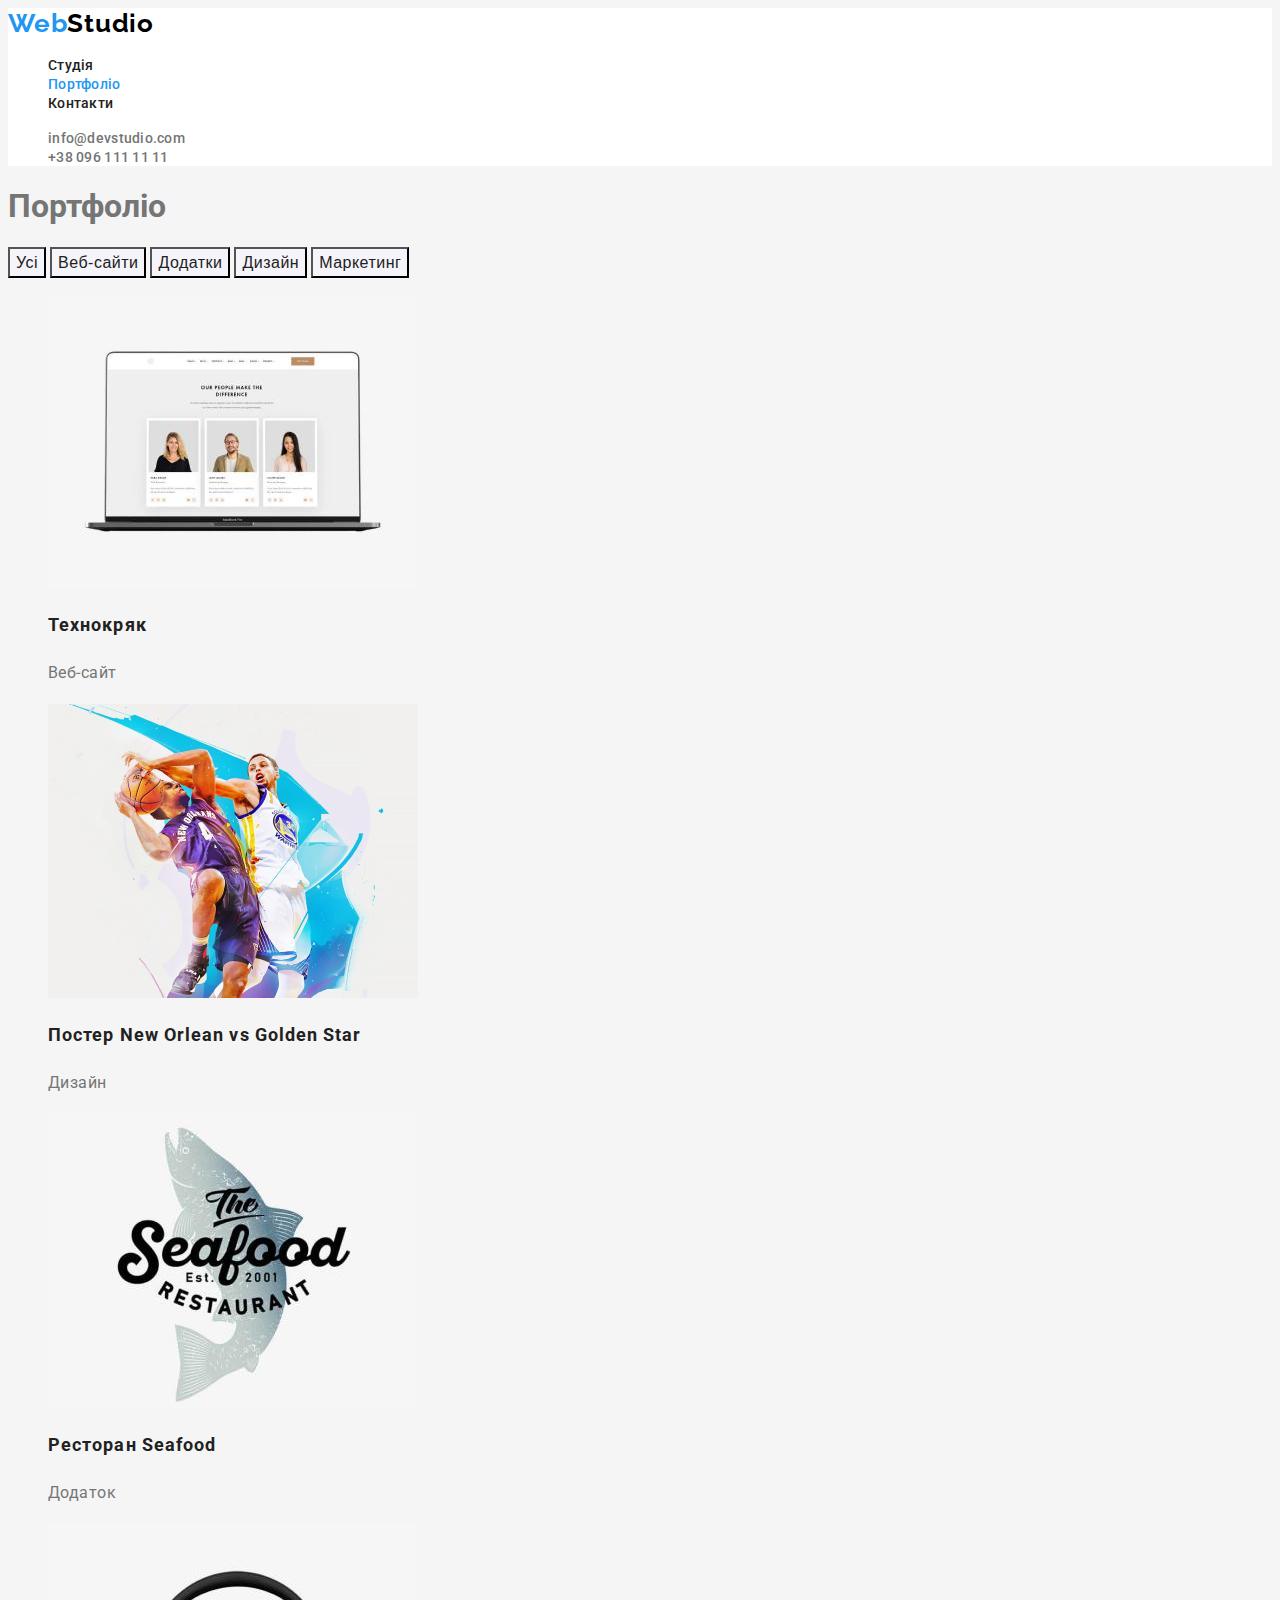
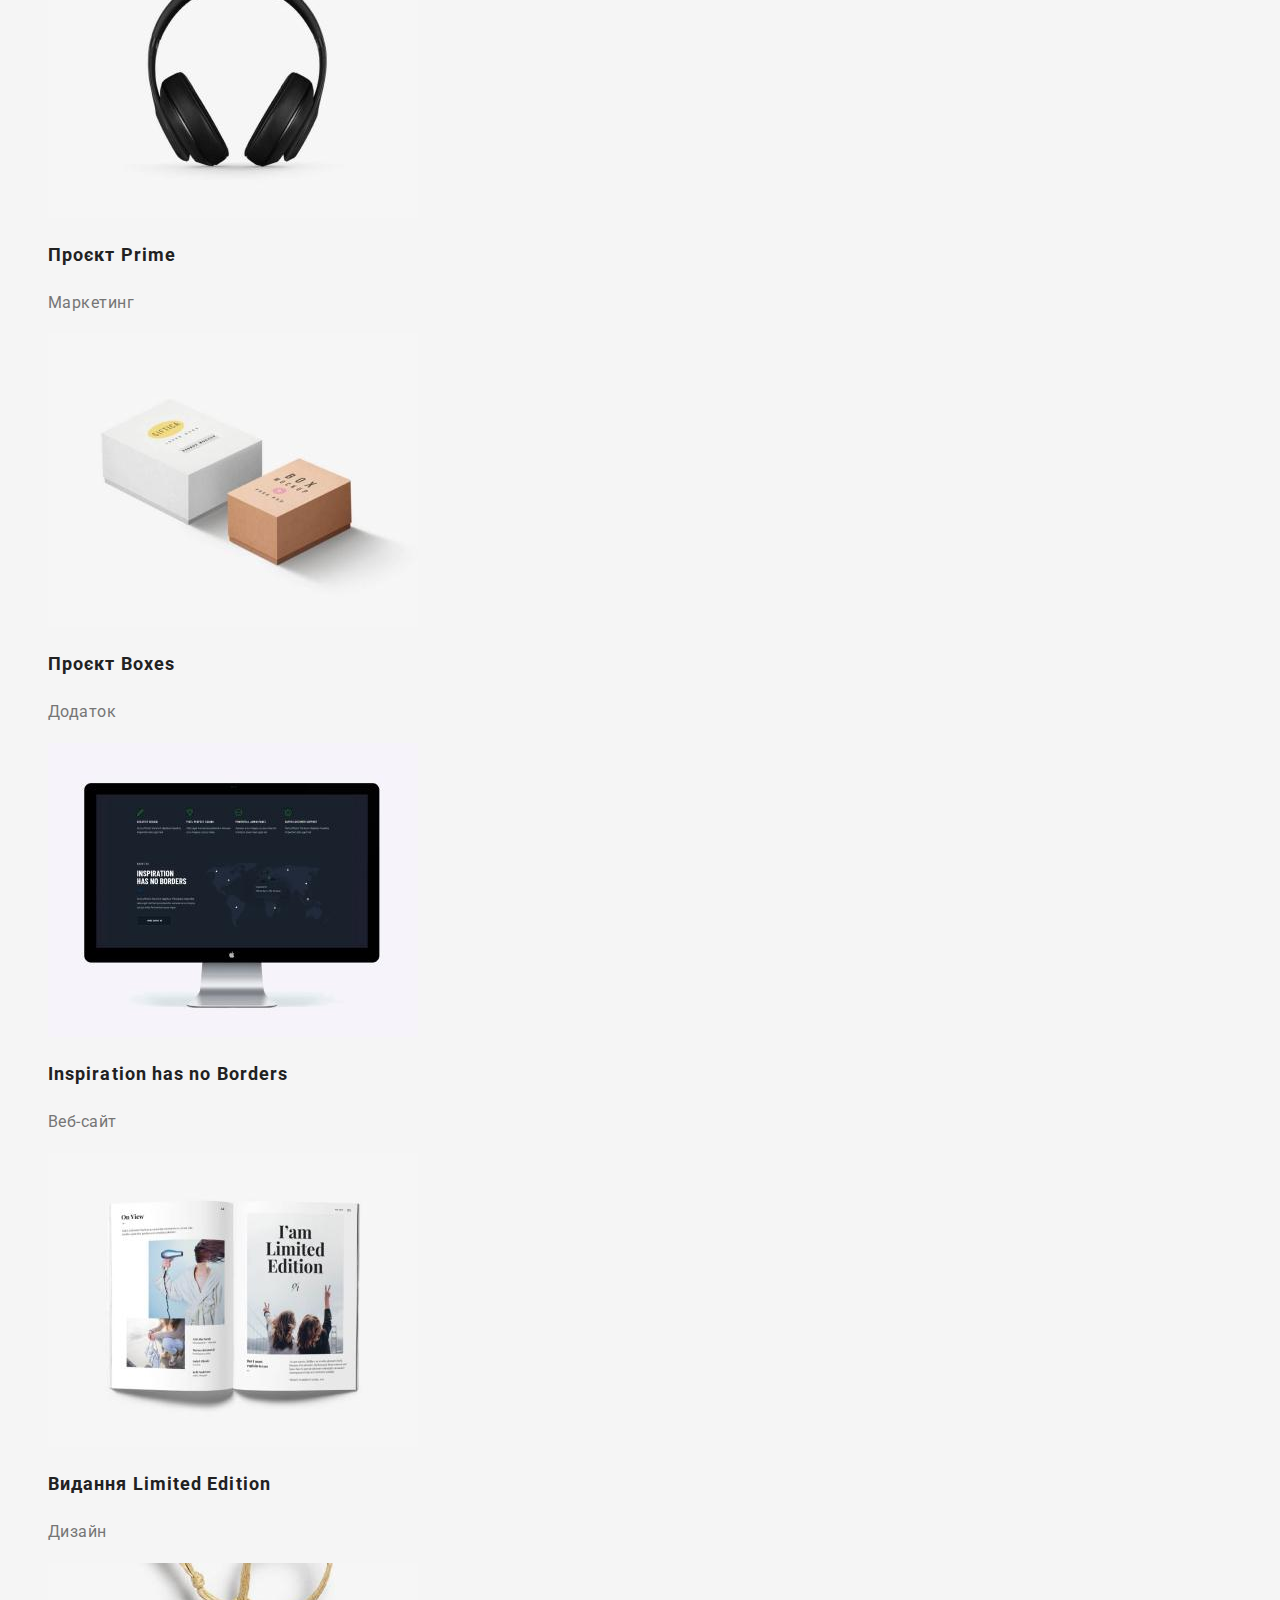
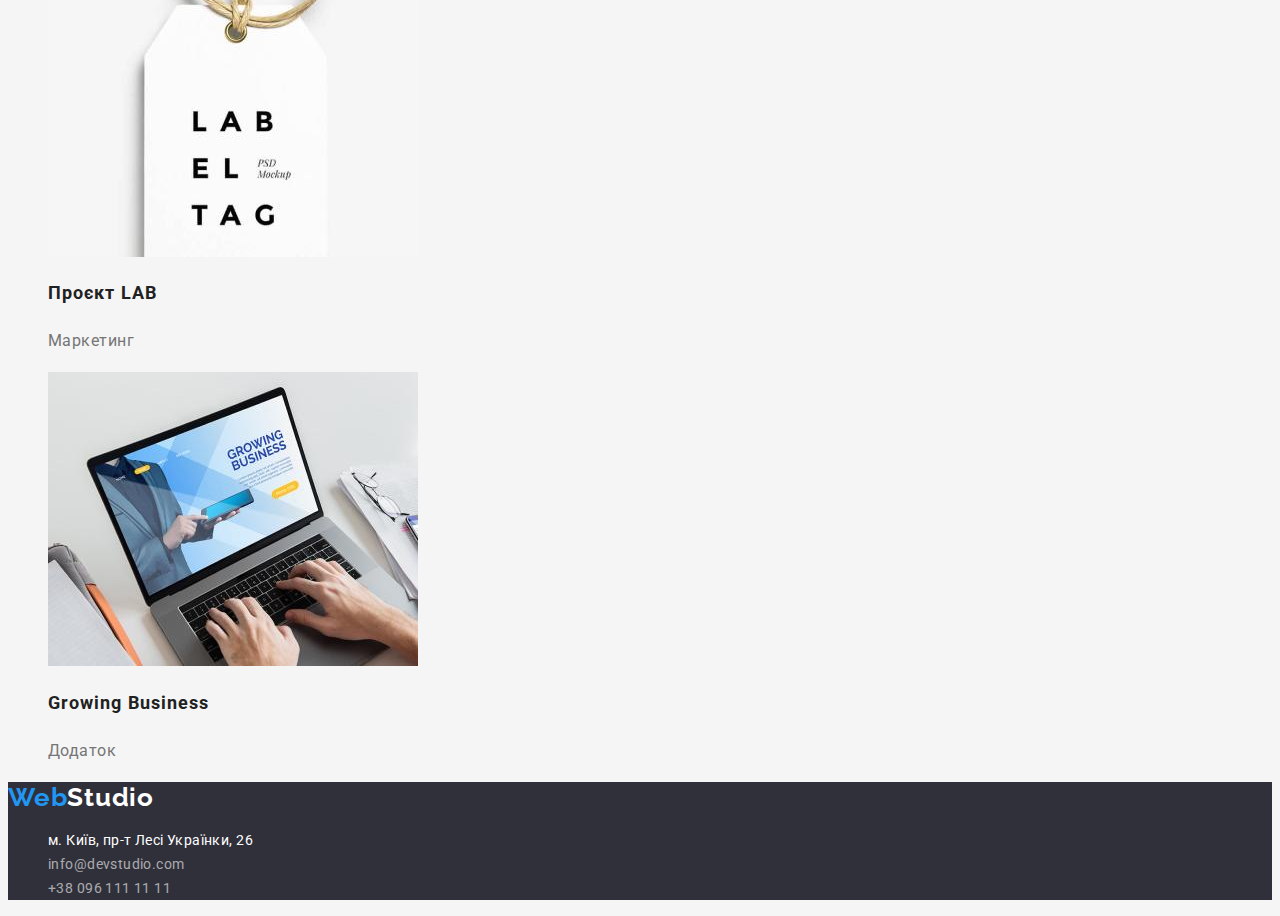
==== portfolio.html @ 6df1261b "Копія данних з репозитарію 2" ====
<!DOCTYPE html>
<html lang="uk">

<head>
    <meta charset="UTF-8">
    <meta http-equiv="X-UA-Compatible" content="IE=edge">
    <meta name="viewport" content="width=device-width, initial-scale=1.0">
    <title>Document</title>
    <link rel="preconnect" href="https://fonts.googleapis.com">
    <link rel="preconnect" href="https://fonts.gstatic.com" crossorigin>
    <link href="https://fonts.googleapis.com/css2?family=Raleway:wght@700&family=Roboto:wght@400;500;700;900&display=swap"
    rel="stylesheet">
    <link rel="stylesheet" href="./css/styles.css">
</head>

<body class="page">

<!-- Шапка сайту -->
<header class="header">
    <nav>
        <a href="./index.html" class="logo-header">
            <span class="accent">Web</span>Studio
        </a>

        <ul class="site-nav">
            <li><a href="./index.html" class="link">Студія</a></li>
            <li><a href="./portfolio.html" class="link current">Портфоліо</a></li>
            <li><a href="" class="link">Контакти</a></li>
        </ul>
    </nav>

    <ul class="contacts">
        <li><a href="mailto:info@devstudio.com" class="link">info@devstudio.com</a></li>
        <li><a href="tel:+380961111111" class="link">+38 096 111 11 11</a></li>
    </ul>
</header>

<main>
    <section class="portfolio">
        <h1>Портфоліо</h1>
        <div>
        <button class="button secondary" type="button">Усі</button>
        <button class="button secondary" type="button">Веб-сайти</button>
        <button class="button secondary" type="button">Додатки</button>
        <button class="button secondary" type="button">Дизайн</button>
        <button class="button secondary" type="button">Маркетинг</button>
        </div>

        <ul class="portfolio-list">
            <li><a href="" class="link"><img src="./images/Techno.jpg" alt="сторінка сайту" width="370" height="294">
            <h2 class="title">Технокряк</h2>
            <p class="text">Веб-сайт</p></a>
            </li>

            <li><a href="" class="link"><img src="./images/NewOrlean.jpg" alt="постер баскетбол" width="370" height="294">
            <h2 class="title">Постер New Orlean vs Golden Star</h2>
            <p class="text">Дизайн</p></a>
            </li>

            <li><a href="" class="link"><img src="./images/Seafood.jpg" alt="емблема ресторану" width="370" height="294">
            <h2 class="title">Ресторан Seafood</h2>
            <p class="text">Додаток</p></a>
            </li>

            <li><a href="" class="link"><img src="./images/Prime.jpg" alt="навушники" width="370" height="294">
            <h2 class="title">Проєкт Prime</h2>
            <p class="text">Маркетинг</p></a>
            </li>

            <li><a href="" class="link"><img src="./images/Box.jpg" alt="коробки" width="370" height="294">
            <h2 class="title">Проєкт Boxes</h2>
            <p class="text">Додаток</p></a>
            </li>

            <li><a href="" class="link"><img src="./images/Inspiration.jpg" alt="сторінка сайту" width="370" height="294">
            <h2 class="title">Inspiration has no Borders</h2>
            <p class="text">Веб-сайт</p></a>
            </li>

            <li><a href="" class="link"><img src="./images/Magazine.jpg" alt="журнал" width="370" height="294">
            <h2 class="title">Видання Limited Edition</h2>
            <p class="text">Дизайн</p></a>
            </li>

            <li><a href="" class="link"><img src="./images/Lab.jpg" alt="бірка" width="370" height="294">
            <h2 class="title">Проєкт LAB</h2>
            <p class="text">Маркетинг</p></a>
            </li>

            <li><a href="" class="link"><img src="./images/Growing.jpg" alt="ноутбук з заставкою" width="370" height="294">
            <h2 class="title">Growing Business</h2>
            <p class="text">Додаток</p></a>
            </li>
        </ul>
    </section>
</main>

<!-- Підвал сайту -->
<footer class="footer">
    <a href="./index.html" class="logo-footer">
        <span class="accent">Web</span>Studio
    </a>

    <address>
        <ul class="adress">
            <li><a href="https://www.google.com/maps/place/%D0%B1%D1%83%D0%BB.+%D0%9B%D0%B5%D1%81%D0%B8+%D0%A3%D0%BA%D1%80%D0%B0%D0%B8%D0%BD%D0%BA%D0%B8,+26%D0%90,+%D0%9A%D0%B8%D0%B5%D0%B2,+01133/@50.4262337,30.5349433,17z/data=!3m1!4b1!4m9!1m2!2m1!1z0LvQtdGB0ZYg0YPQutGA0LDRl9C90LrQuCAyNtCw!3m5!1s0x40d4cf0dffc8e253:0x58b3c0e9afaccb7c!8m2!3d50.4262304!4d30.5391705!15sCh7Qu9C10YHRliDRg9C60YDQsNGX0L3QutC4IDI20LCSARBnZW9jb2RlZF9hZGRyZXNz"
                    class="link" target="_blank" rel="noopener noreferrer">м. Київ, пр-т Лесі Українки, 26</a> </li>
            <li><a href="mailto:info@devstudio.com" class="link"><span class="accent">info@devstudio.com</span></a>
            </li>
            <li><a href="tel:+380961111111" class="link"><span class="accent">+38 096 111 11 11</span></a> </li>
        </ul>
    </address>
</footer>
</body>

</html>
---- css/styles.css ----
:root{
    --primary-text-color:#757575;
    --accent-color:#2196F3;
    --secondary-text-color:#212121;
    --primary-white-color:#FFFFFF;
    --primary-bg-color:#F5F5F5;
}


ul{
    list-style: none;
}


.page{
    color:var(--primary-text-color);
    background-color:var(--primary-bg-color);

    font-family: Roboto, sans-serif;
}

/* header */

.header{
    background-color: var(--primary-white-color);
}

/* logo */

.logo-header{
    color: #000000;
    font-family: Raleway, sans-serif;
    font-weight: 700;
    font-size: 26px;
    line-height: 1.19;
    letter-spacing: 0.03em;
    text-decoration: none;
}

.logo-footer{
    color: #FFFFFF;
    font-family: Raleway, sans-serif;
    font-weight: 700;
    font-size: 26px;
    line-height: 1.19;
    letter-spacing: 0.03em;
    text-decoration: none;
}

.logo-header .accent,
.logo-footer .accent{
    color: var(--accent-color);
}

/* site-nav */

.site-nav .link{
    color: var(--secondary-text-color);
    font-weight: 500;
    font-size: 14px;
    line-height: 1.14;
    letter-spacing: 0.02em;
    text-decoration: none;
}

.site-nav .link:hover, .site-nav .link:focus{
    color: var(--accent-color);
}

.site-nav .link.current{
    color: var(--accent-color);
}

/* contacts*/

.contacts .link{
    color: var(--primary-text-color);
    font-weight: 500;
    font-size: 14px;
    line-height: 1.14;
    letter-spacing: 0.02em;
    text-decoration: none;
}

.contacts .link:hover, .contacts .link:focus{
    color: var(--accent-color);
}
/* hero */

.hero{
    background-color:#2F303A;
}
.hero-title{
    color:var(--primary-white-color);
    font-weight: 900;
    font-size: 44px;
    line-height: 1.36;
    text-align: center;
    letter-spacing: 0.06em;
    text-transform: uppercase;
}

/* button */
/* button portfolio */

.button{
color: var(--primary-white-color);
background-color: var(--accent-color);
cursor: pointer;
}

.button.primary{
font-weight: 700;
font-size: 16px;
line-height: 1.8;
display: flex;
align-items: center;
text-align: center;
letter-spacing: 0.06em;
}

.button.secondary {
color: var(--secondary-text-color);
background-color: #F5F4FA;
font-weight: 500;
font-size: 16px;
line-height: 1.6;
text-align: center;
letter-spacing: 0.03em;
}

.button.secondary:hover, .button.secondary:focus{
    background-color: var(--accent-color);
    color: var(--primary-white-color);
}


/* feature */
.feature-list .title{
    color:var(--secondary-text-color);
    font-weight: 700;
    font-size: 14px;
    line-height: 1.14;
    letter-spacing: 0.03em;
    text-transform: uppercase;
}

.feature-list .text{
    font-size: 14px;
    line-height: 1.7;
    letter-spacing: 0.03em;
}

/* whatWeDo */

.section-title {
    color: var(--secondary-text-color);
    font-weight: 700;
    font-size: 36px;
    line-height: 1.16;
    text-align: center;
    letter-spacing: 0.03em;
}

/* ourTeam */

.team{
    background-color:#F5F4FA;
}

.team-list .title{
    color: var(--secondary-text-color);
    font-weight: 500;
    font-size: 16px;
    line-height: 1.18;
    letter-spacing: 0.03em;
}

.team-list .text{
    font-size: 16px;
    line-height: 1.18;
    letter-spacing: 0.03em;
}

/* adress */

.footer{
    background-color:#2F303A;
}

.adress .link{
    color: var(--primary-white-color);
    font-size: 14px;
    font-style: normal;
    line-height: 1.7;
    letter-spacing: 0.03em;
    text-decoration: none;
}

.adress .link:hover, .link:focus{
    color: var(--accent-color);
}

.adress .accent{
    color: rgba(255, 255, 255, 0.6);
}

.adress .accent:hover, address .accent:focus{
    color: var(--accent-color);
}

/* portfolio */

.portfolio-list .link{
    text-decoration: none;
}

.portfolio-list .title{
    color: var(--secondary-text-color);
    font-weight: 700;
    font-size: 18px;
    line-height: 2;
    letter-spacing: 0.06em;
}

.portfolio-list .text{
    color: var(--primary-text-color);
    font-size: 16px;
    line-height: 1.8;
    letter-spacing: 0.03em;
}


/* основний колір тексту #757575 */

/* другорядний колір тексту #212121*/

/* білий колір #FFFFFF */

/* колір адреси rgba (255, 255, 255, 0,6) */

/* колір акценту #2196F3 */

/* другорядний колір фону (наша команда) #F5F4FA */
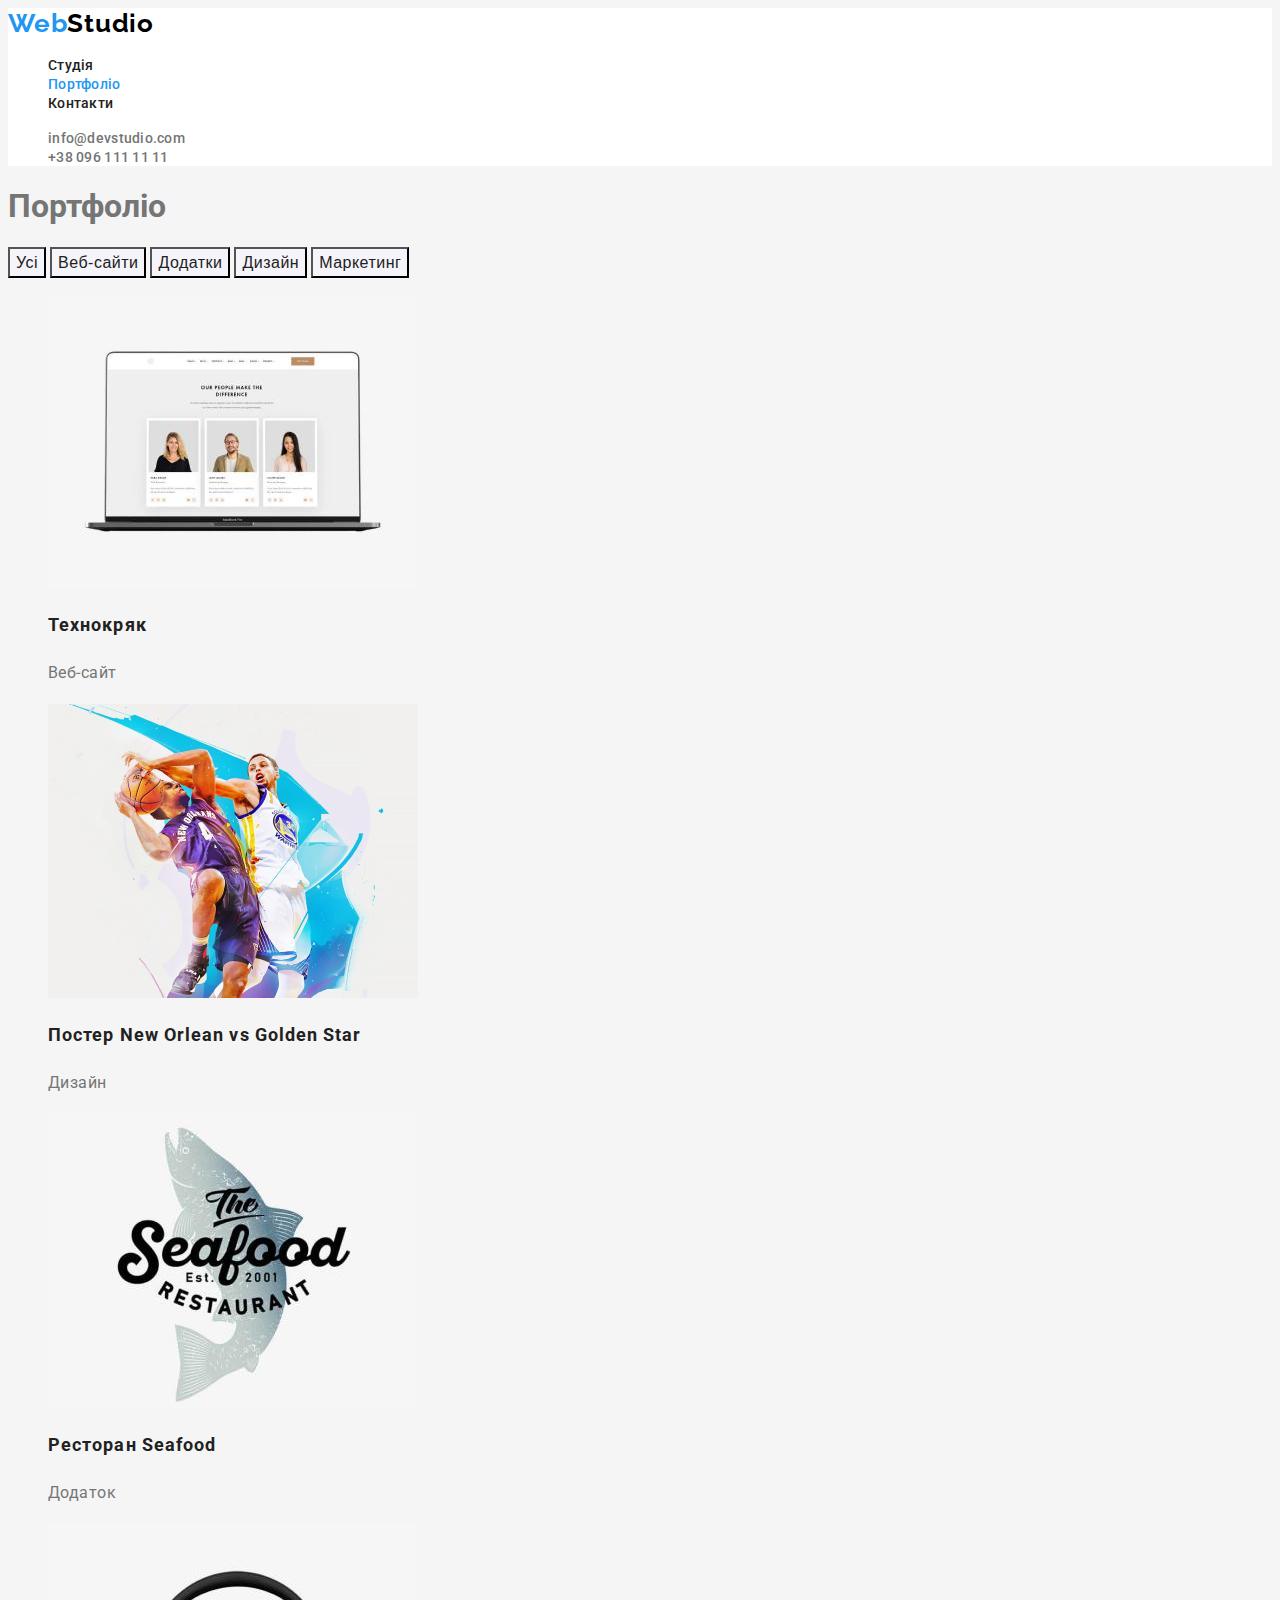
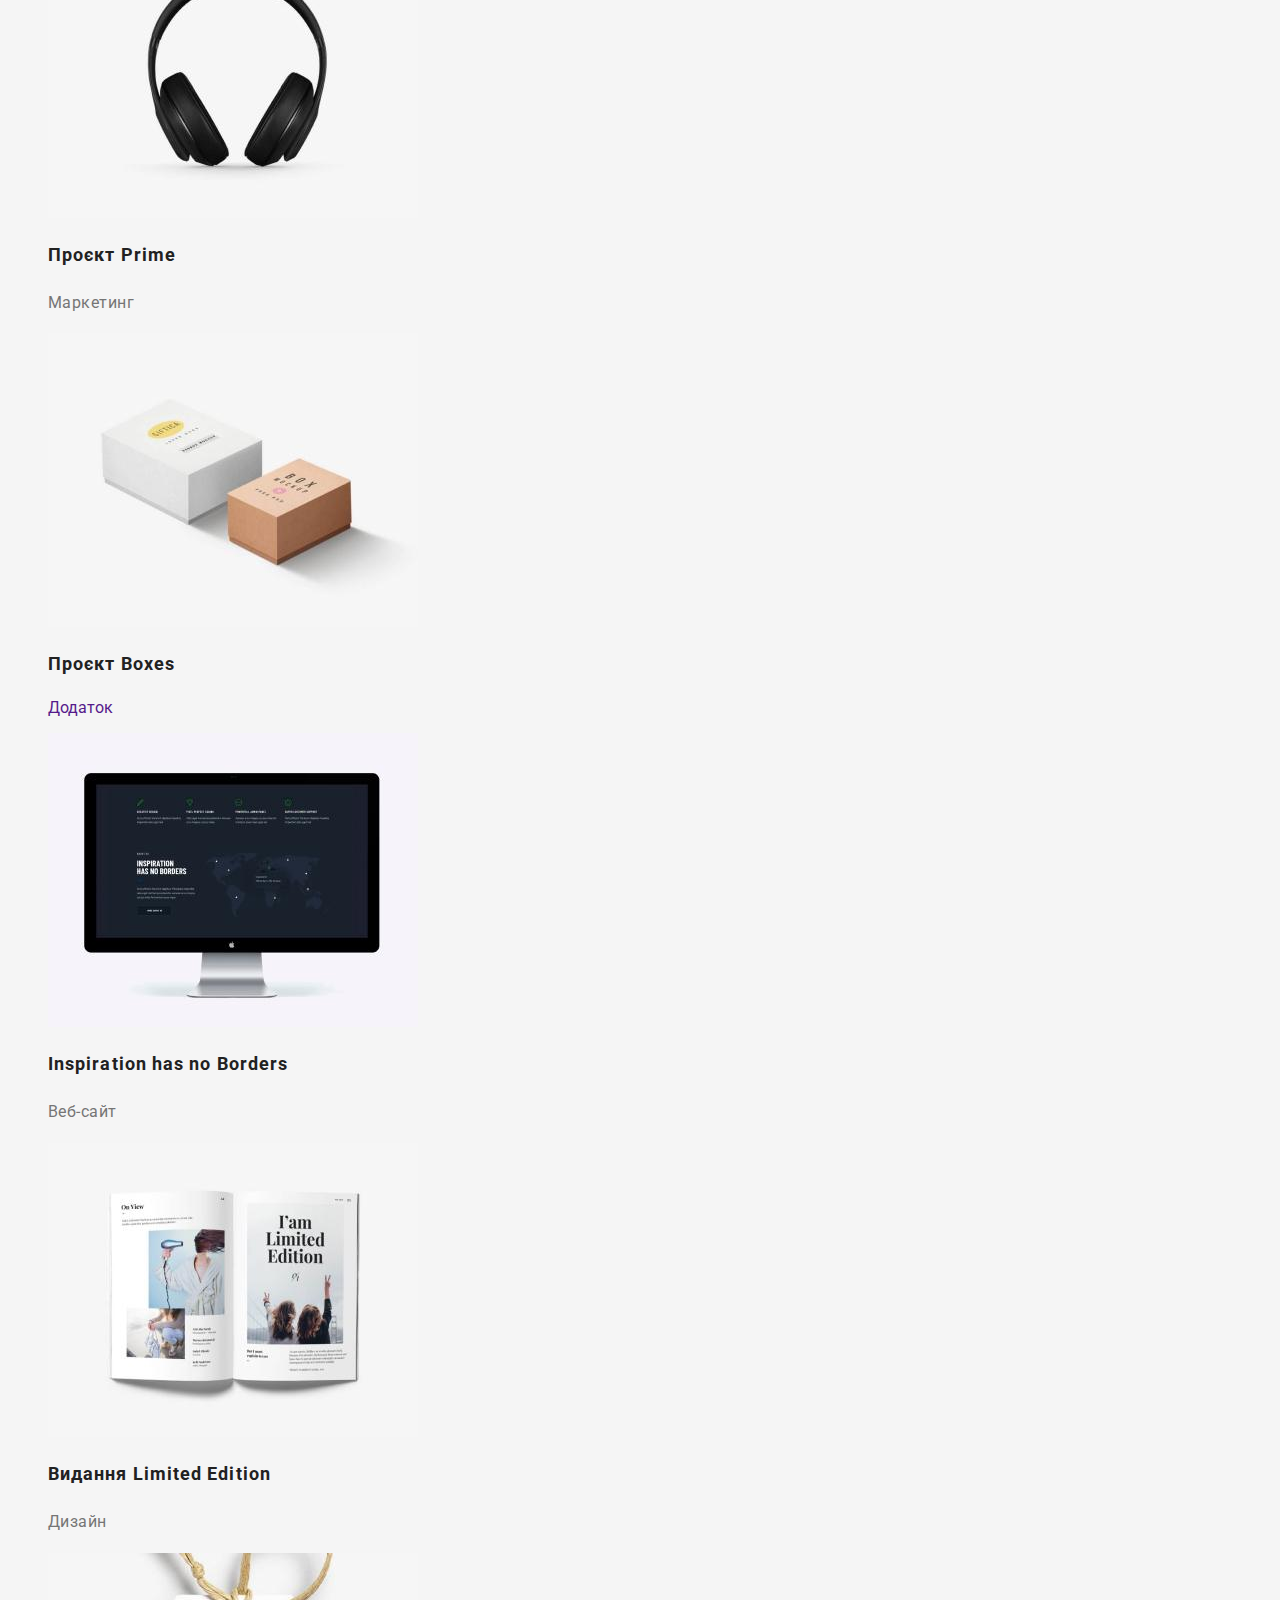
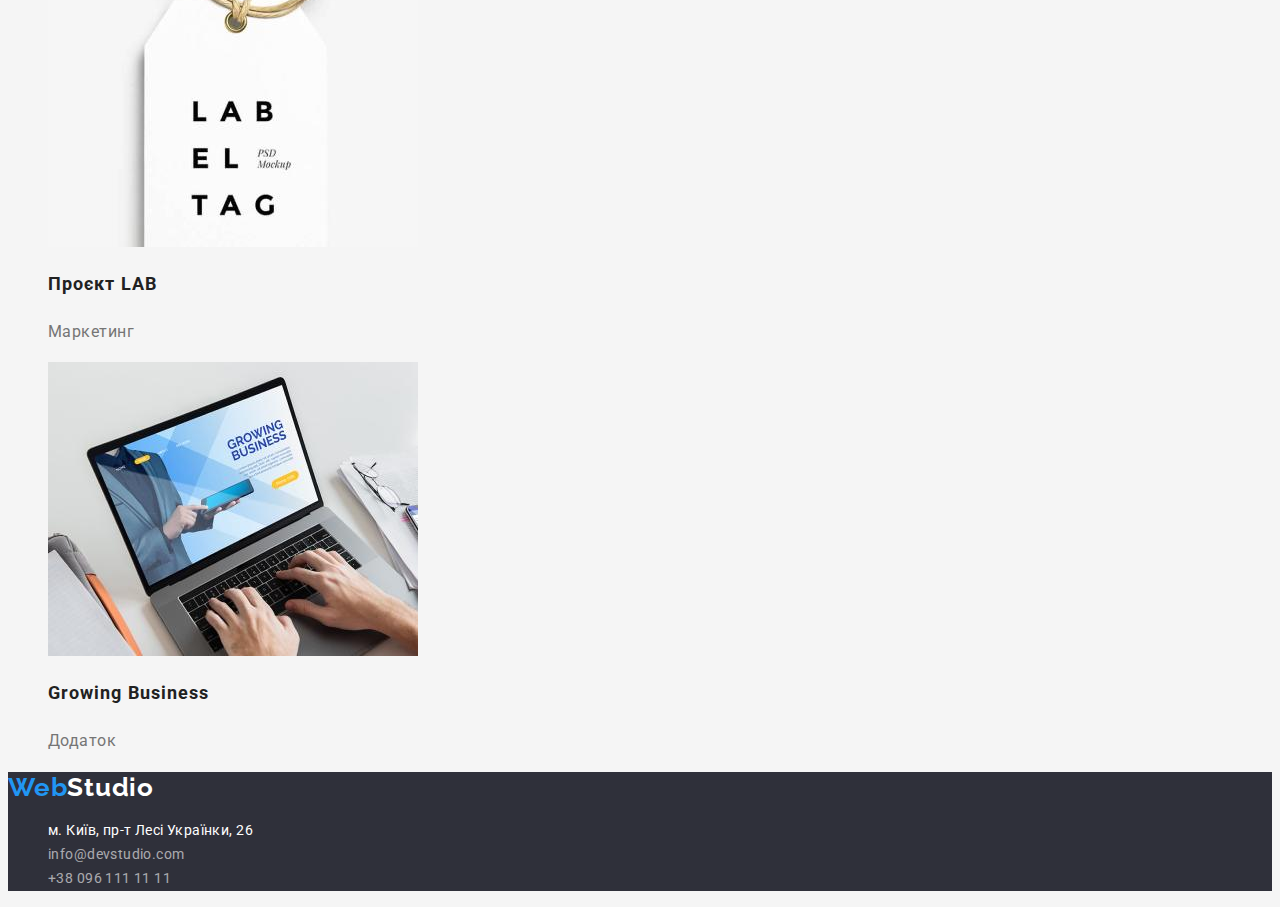
==== commit bec715d7: "Перейменування класів" ====
--- a/portfolio.html
+++ b/portfolio.html
@@ -5,7 +5,7 @@
     <meta charset="UTF-8">
     <meta http-equiv="X-UA-Compatible" content="IE=edge">
     <meta name="viewport" content="width=device-width, initial-scale=1.0">
-    <title>Document</title>
+    <title>Веб-студія</title>
     <link rel="preconnect" href="https://fonts.googleapis.com">
     <link rel="preconnect" href="https://fonts.gstatic.com" crossorigin>
     <link href="https://fonts.googleapis.com/css2?family=Raleway:wght@700&family=Roboto:wght@400;500;700;900&display=swap"
@@ -15,29 +15,30 @@
 
 <body class="page">
 
-<!-- Шапка сайту -->
+<!-- Шапка сторінки -->
 <header class="header">
-    <nav>
-        <a href="./index.html" class="logo-header">
+    <nav class="navigation">
+        <a class="logo-header" href="./index.html" lang="en">
             <span class="accent">Web</span>Studio
         </a>
 
-        <ul class="site-nav">
-            <li><a href="./index.html" class="link">Студія</a></li>
-            <li><a href="./portfolio.html" class="link current">Портфоліо</a></li>
-            <li><a href="" class="link">Контакти</a></li>
+        <ul class="site-nav list">
+            <li><a class="link" href="./index.html">Студія</a></li>
+            <li><a class="link current" href="./portfolio.html">Портфоліо</a></li>
+            <li><a class="link" href="">Контакти</a></li>
         </ul>
     </nav>
 
     <ul class="contacts">
-        <li><a href="mailto:info@devstudio.com" class="link">info@devstudio.com</a></li>
-        <li><a href="tel:+380961111111" class="link">+38 096 111 11 11</a></li>
+        <li><a class="link" href="mailto:info@devstudio.com" lang="en">info@devstudio.com</a></li>
+        <li><a class="link" href="tel:+380961111111">+38 096 111 11 11</a></li>
     </ul>
 </header>
 
 <main>
+    <!-- Портфоліо -->
     <section class="portfolio">
-        <h1>Портфоліо</h1>
+        <h1 class="portfolio-title">Портфоліо</h1>
         <div>
         <button class="button secondary" type="button">Усі</button>
         <button class="button secondary" type="button">Веб-сайти</button>
@@ -46,68 +47,66 @@
         <button class="button secondary" type="button">Маркетинг</button>
         </div>
 
-        <ul class="portfolio-list">
-            <li><a href="" class="link"><img src="./images/Techno.jpg" alt="сторінка сайту" width="370" height="294">
-            <h2 class="title">Технокряк</h2>
-            <p class="text">Веб-сайт</p></a>
+        <ul class="portfolio-list list">
+            <li><a class="link" href=""><img src="./images/Techno.jpg" alt="сторінка сайту" width="370" height="294">
+            <h2 class="portfolio-subtitle">Технокряк</h2>
+            <p class="portfolio-description">Веб-сайт</p></a>
             </li>
 
             <li><a href="" class="link"><img src="./images/NewOrlean.jpg" alt="постер баскетбол" width="370" height="294">
-            <h2 class="title">Постер New Orlean vs Golden Star</h2>
-            <p class="text">Дизайн</p></a>
+            <h2 class="portfolio-subtitle">Постер <span lang="en">New Orlean vs Golden Star</span></h2>
+            <p class="portfolio-description">Дизайн</p></a>
             </li>
 
             <li><a href="" class="link"><img src="./images/Seafood.jpg" alt="емблема ресторану" width="370" height="294">
-            <h2 class="title">Ресторан Seafood</h2>
-            <p class="text">Додаток</p></a>
+            <h2 class="portfolio-subtitle">Ресторан <span lang="en">Seafood</span></h2>
+            <p class="portfolio-description">Додаток</p></a>
             </li>
 
             <li><a href="" class="link"><img src="./images/Prime.jpg" alt="навушники" width="370" height="294">
-            <h2 class="title">Проєкт Prime</h2>
-            <p class="text">Маркетинг</p></a>
+            <h2 class="portfolio-subtitle">Проєкт <span lang="en">Prime</span></h2>
+            <p class="portfolio-description">Маркетинг</p></a>
             </li>
 
             <li><a href="" class="link"><img src="./images/Box.jpg" alt="коробки" width="370" height="294">
-            <h2 class="title">Проєкт Boxes</h2>
-            <p class="text">Додаток</p></a>
+            <h2 class="portfolio-subtitle">Проєкт <span lang="en">Boxes</span></h2>
+            <p class="porfolio-description">Додаток</p></a>
             </li>
 
             <li><a href="" class="link"><img src="./images/Inspiration.jpg" alt="сторінка сайту" width="370" height="294">
-            <h2 class="title">Inspiration has no Borders</h2>
-            <p class="text">Веб-сайт</p></a>
+            <h2 lang="en" class="portfolio-subtitle">Inspiration has no Borders</h2>
+            <p class="portfolio-description">Веб-сайт</p></a>
             </li>
 
             <li><a href="" class="link"><img src="./images/Magazine.jpg" alt="журнал" width="370" height="294">
-            <h2 class="title">Видання Limited Edition</h2>
-            <p class="text">Дизайн</p></a>
+            <h2 class="portfolio-subtitle">Видання <span lang="en">Limited Edition</span></h2>
+            <p class="portfolio-description">Дизайн</p></a>
             </li>
 
             <li><a href="" class="link"><img src="./images/Lab.jpg" alt="бірка" width="370" height="294">
-            <h2 class="title">Проєкт LAB</h2>
-            <p class="text">Маркетинг</p></a>
+            <h2 class="portfolio-subtitle">Проєкт <span lang="en">LAB</span></h2>
+            <p class="portfolio-description">Маркетинг</p></a>
             </li>
 
             <li><a href="" class="link"><img src="./images/Growing.jpg" alt="ноутбук з заставкою" width="370" height="294">
-            <h2 class="title">Growing Business</h2>
-            <p class="text">Додаток</p></a>
+            <h2 class="portfolio-subtitle" lang="en">Growing Business</h2>
+            <p class="portfolio-description">Додаток</p></a>
             </li>
         </ul>
     </section>
 </main>
 
-<!-- Підвал сайту -->
+<!-- Підвал сторінки -->
 <footer class="footer">
-    <a href="./index.html" class="logo-footer">
+    <a class="logo-footer" href="./index.html" lang="en">
         <span class="accent">Web</span>Studio
     </a>
 
-    <address>
-        <ul class="adress">
-            <li><a href="https://www.google.com/maps/place/%D0%B1%D1%83%D0%BB.+%D0%9B%D0%B5%D1%81%D0%B8+%D0%A3%D0%BA%D1%80%D0%B0%D0%B8%D0%BD%D0%BA%D0%B8,+26%D0%90,+%D0%9A%D0%B8%D0%B5%D0%B2,+01133/@50.4262337,30.5349433,17z/data=!3m1!4b1!4m9!1m2!2m1!1z0LvQtdGB0ZYg0YPQutGA0LDRl9C90LrQuCAyNtCw!3m5!1s0x40d4cf0dffc8e253:0x58b3c0e9afaccb7c!8m2!3d50.4262304!4d30.5391705!15sCh7Qu9C10YHRliDRg9C60YDQsNGX0L3QutC4IDI20LCSARBnZW9jb2RlZF9hZGRyZXNz"
-                    class="link" target="_blank" rel="noopener noreferrer">м. Київ, пр-т Лесі Українки, 26</a> </li>
-            <li><a href="mailto:info@devstudio.com" class="link"><span class="accent">info@devstudio.com</span></a>
-            </li>
-            <li><a href="tel:+380961111111" class="link"><span class="accent">+38 096 111 11 11</span></a> </li>
+    <address class="address">
+        <ul class="address-list">
+            <li><a class="link" href="https://www.google.com/maps/place/%D0%B1%D1%83%D0%BB.+%D0%9B%D0%B5%D1%81%D0%B8+%D0%A3%D0%BA%D1%80%D0%B0%D0%B8%D0%BD%D0%BA%D0%B8,+26%D0%90,+%D0%9A%D0%B8%D0%B5%D0%B2,+01133/@50.4262337,30.5349433,17z/data=!3m1!4b1!4m9!1m2!2m1!1z0LvQtdGB0ZYg0YPQutGA0LDRl9C90LrQuCAyNtCw!3m5!1s0x40d4cf0dffc8e253:0x58b3c0e9afaccb7c!8m2!3d50.4262304!4d30.5391705!15sCh7Qu9C10YHRliDRg9C60YDQsNGX0L3QutC4IDI20LCSARBnZW9jb2RlZF9hZGRyZXNz" target="_blank" rel="noopener noreferrer">м. Київ, пр-т Лесі Українки, 26</a> </li>
+            <li><a class="link-2" href="mailto:info@devstudio.com" lang="en">info@devstudio.com</a></li>
+            <li><a class="link-3" href="tel:+380961111111">+38 096 111 11 11</a></li>
         </ul>
     </address>
 </footer>
--- a/css/styles.css
+++ b/css/styles.css
@@ -15,7 +15,6 @@
 .page{
     color:var(--primary-text-color);
     background-color:var(--primary-bg-color);
-
     font-family: Roboto, sans-serif;
 }
 
@@ -135,8 +134,8 @@
 }
 
 
-/* feature */
-.feature-list .title{
+/* benefits */
+.benefits-subtitle{
     color:var(--secondary-text-color);
     font-weight: 700;
     font-size: 14px;
@@ -145,15 +144,17 @@
     text-transform: uppercase;
 }
 
-.feature-list .text{
+.benefits-description{
     font-size: 14px;
     line-height: 1.7;
     letter-spacing: 0.03em;
 }
 
-/* whatWeDo */
-
-.section-title {
+/* Title h2 */
+
+.services-title,
+.team-title,
+.benefits-title {
     color: var(--secondary-text-color);
     font-weight: 700;
     font-size: 36px;
@@ -162,13 +163,13 @@
     letter-spacing: 0.03em;
 }
 
-/* ourTeam */
+/* Team */
 
 .team{
     background-color:#F5F4FA;
 }
 
-.team-list .title{
+.team-subtitle{
     color: var(--secondary-text-color);
     font-weight: 500;
     font-size: 16px;
@@ -176,7 +177,7 @@
     letter-spacing: 0.03em;
 }
 
-.team-list .text{
+.team-description{
     font-size: 16px;
     line-height: 1.18;
     letter-spacing: 0.03em;
@@ -188,7 +189,7 @@
     background-color:#2F303A;
 }
 
-.adress .link{
+.address-list .link{
     color: var(--primary-white-color);
     font-size: 14px;
     font-style: normal;
@@ -197,15 +198,28 @@
     text-decoration: none;
 }
 
-.adress .link:hover, .link:focus{
-    color: var(--accent-color);
-}
-
-.adress .accent{
-    color: rgba(255, 255, 255, 0.6);
-}
-
-.adress .accent:hover, address .accent:focus{
+.address-list .link:hover, .link:focus{
+    color: var(--accent-color);
+}
+
+.address-list .link-2,
+.address-list .link-3{
+color: rgba(255, 255, 255, 0.6);
+font-size: 14px;
+font-style: normal;
+line-height: 1.7;
+letter-spacing: 0.03em;
+text-decoration: none;
+}
+
+
+.address-list .link-2:hover,
+.address-list .link-3:hover{
+    color: var(--accent-color);
+}
+
+.address-list .link-2:focus,
+.address-list .link-3:focus {
     color: var(--accent-color);
 }
 
@@ -215,7 +229,7 @@
     text-decoration: none;
 }
 
-.portfolio-list .title{
+.portfolio-subtitle{
     color: var(--secondary-text-color);
     font-weight: 700;
     font-size: 18px;
@@ -223,7 +237,7 @@
     letter-spacing: 0.06em;
 }
 
-.portfolio-list .text{
+.portfolio-description{
     color: var(--primary-text-color);
     font-size: 16px;
     line-height: 1.8;
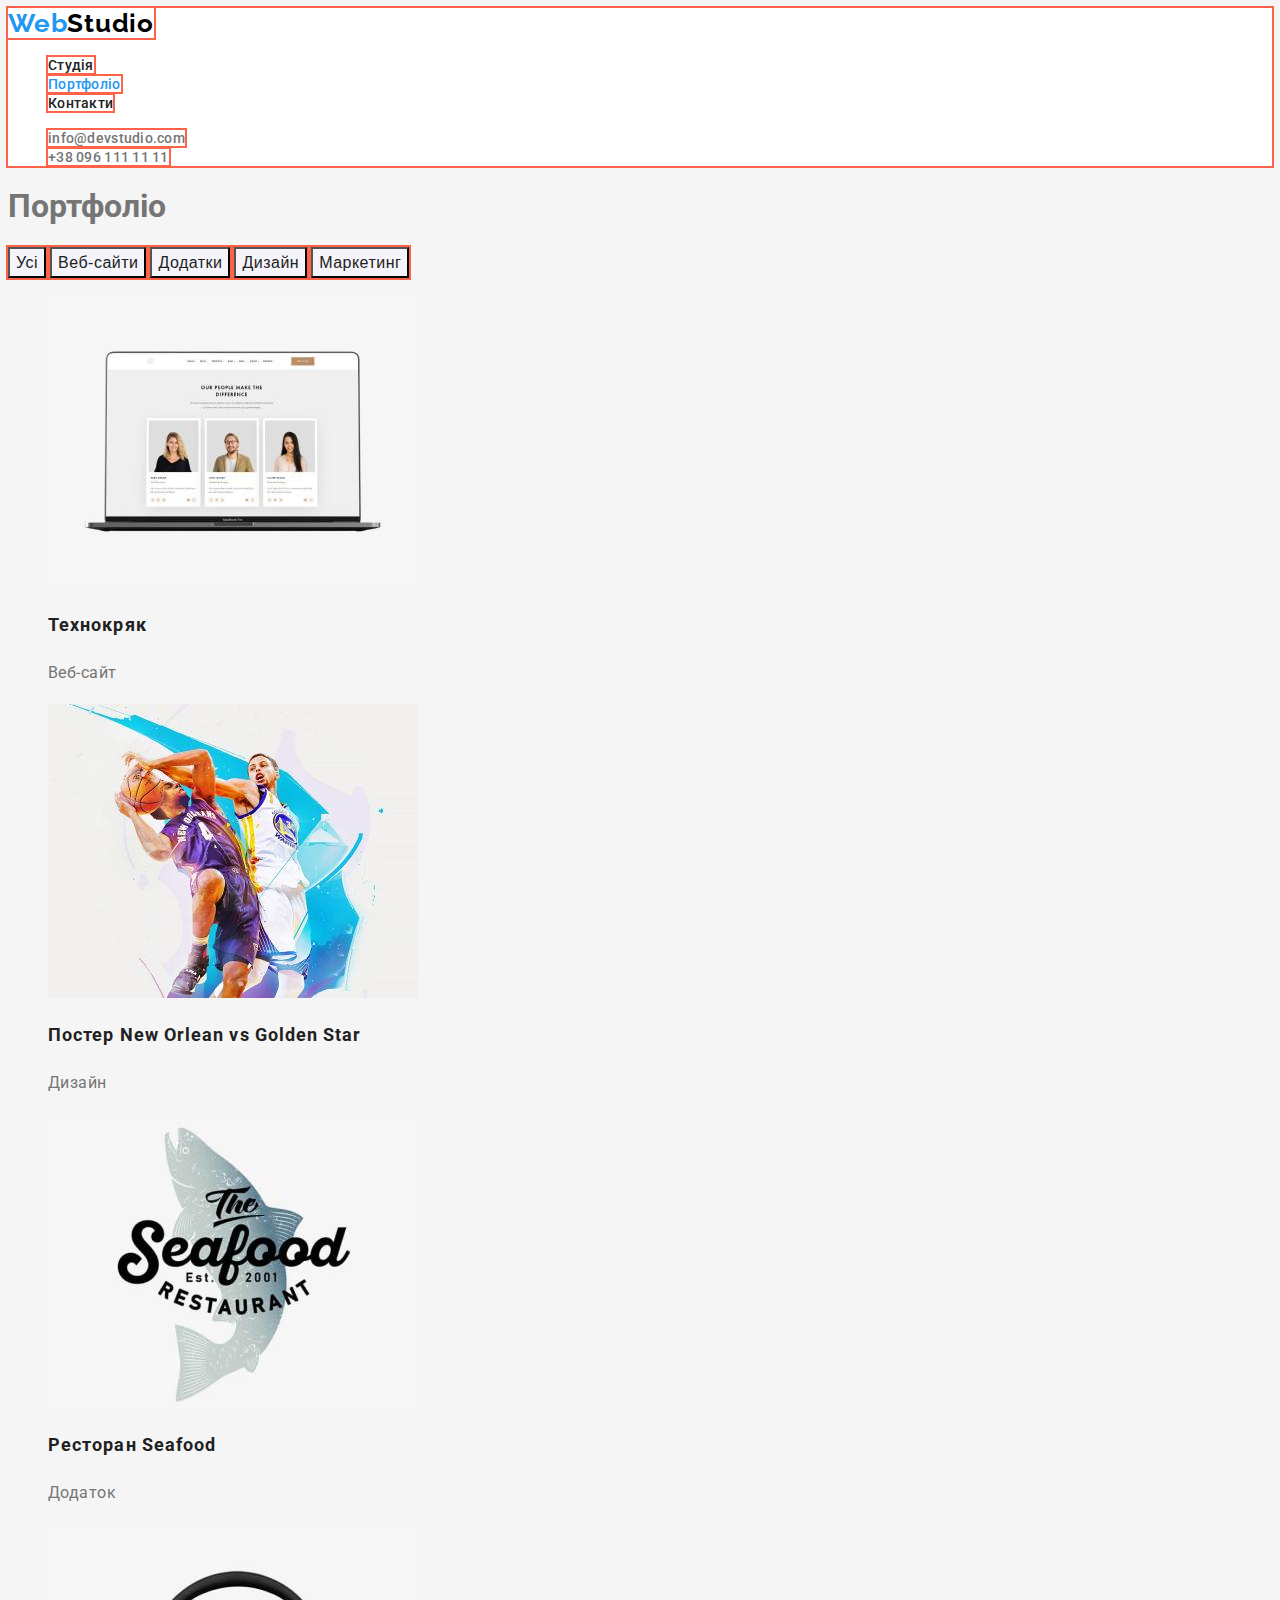
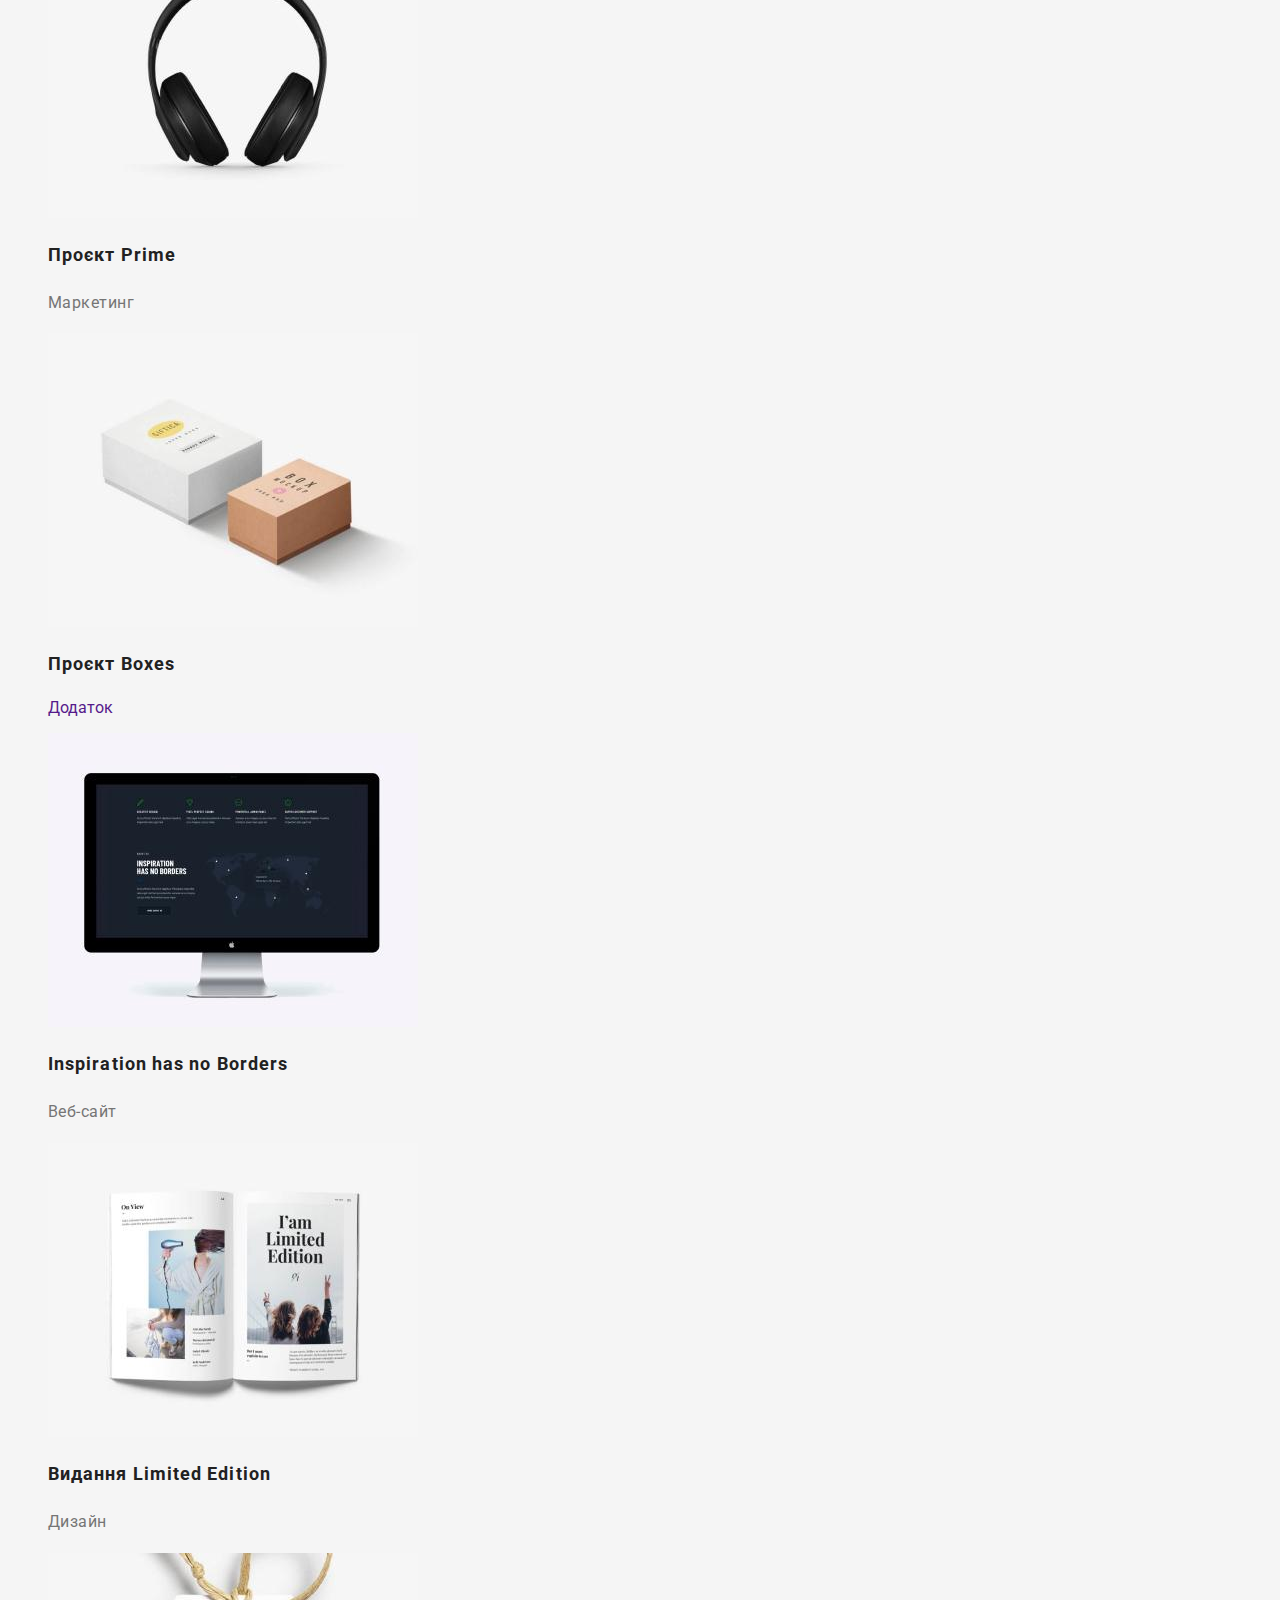
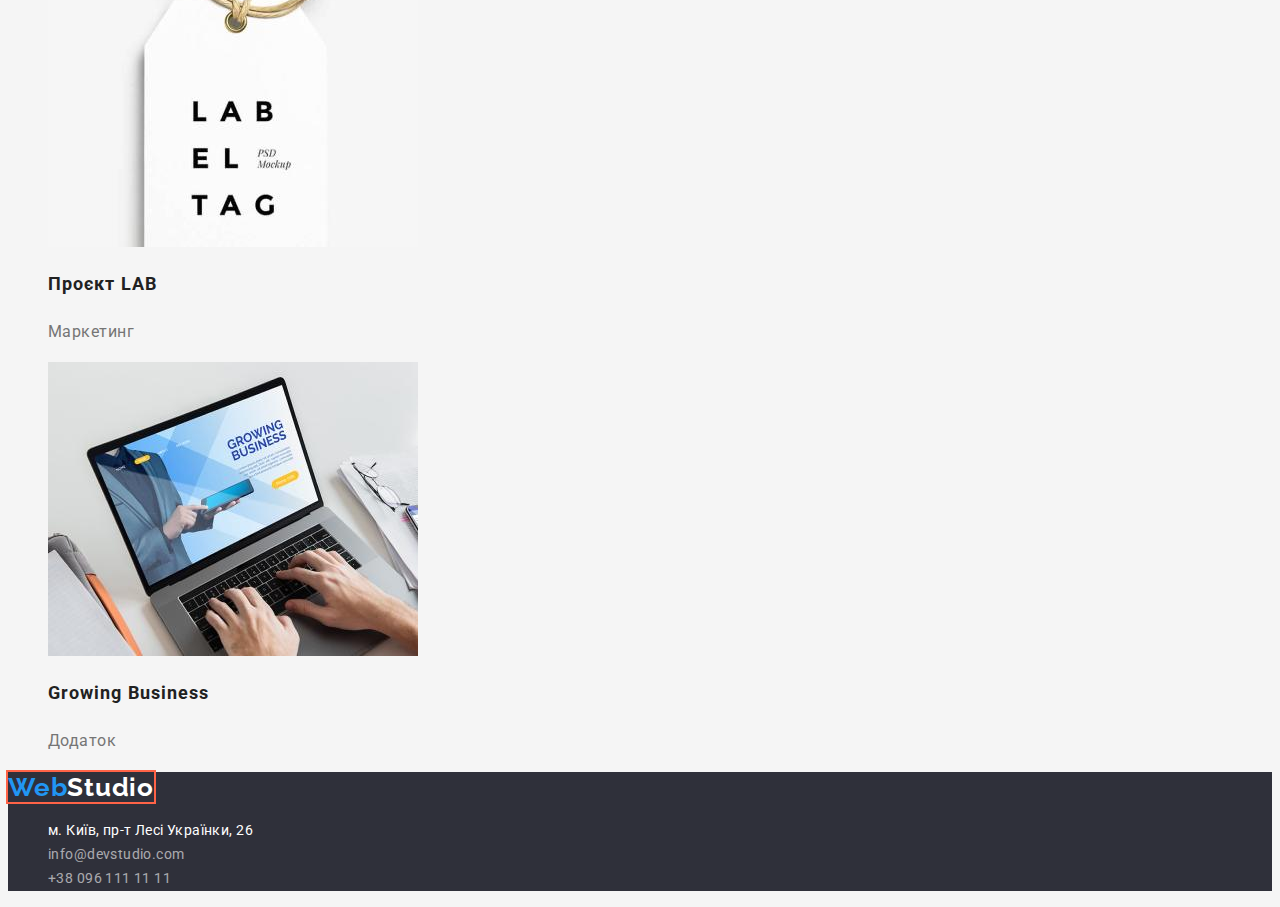
==== commit 404e9ec2: "Підключив modern normalize" ====
--- a/portfolio.html
+++ b/portfolio.html
@@ -40,11 +40,11 @@
     <section class="portfolio">
         <h1 class="portfolio-title">Портфоліо</h1>
         <div>
-        <button class="button secondary" type="button">Усі</button>
-        <button class="button secondary" type="button">Веб-сайти</button>
-        <button class="button secondary" type="button">Додатки</button>
-        <button class="button secondary" type="button">Дизайн</button>
-        <button class="button secondary" type="button">Маркетинг</button>
+        <button class="button-secondary" type="button">Усі</button>
+        <button class="button-secondary" type="button">Веб-сайти</button>
+        <button class="button-secondary" type="button">Додатки</button>
+        <button class="button-secondary" type="button">Дизайн</button>
+        <button class="button-secondary" type="button">Маркетинг</button>
         </div>
 
         <ul class="portfolio-list list">
--- a/css/styles.css
+++ b/css/styles.css
@@ -1,3 +1,13 @@
+html{
+    box-sizing: border-box;
+}
+
+*,
+*::before,
+*::after{
+    box-sizing: inherit;
+}
+
 :root{
     --primary-text-color:#757575;
     --accent-color:#2196F3;
@@ -18,10 +28,18 @@
     font-family: Roboto, sans-serif;
 }
 
+/* Container */
+
+.container{
+    width: 1200px;
+}
+
 /* header */
 
 .header{
     background-color: var(--primary-white-color);
+
+    outline: 2px solid tomato;
 }
 
 /* logo */
@@ -34,6 +52,8 @@
     line-height: 1.19;
     letter-spacing: 0.03em;
     text-decoration: none;
+
+    outline: 2px solid tomato;
 }
 
 .logo-footer{
@@ -44,6 +64,8 @@
     line-height: 1.19;
     letter-spacing: 0.03em;
     text-decoration: none;
+
+    outline: 2px solid tomato;
 }
 
 .logo-header .accent,
@@ -60,6 +82,8 @@
     line-height: 1.14;
     letter-spacing: 0.02em;
     text-decoration: none;
+
+    outline: 2px solid tomato;
 }
 
 .site-nav .link:hover, .site-nav .link:focus{
@@ -79,6 +103,8 @@
     line-height: 1.14;
     letter-spacing: 0.02em;
     text-decoration: none;
+
+    outline: 2px solid tomato;
 }
 
 .contacts .link:hover, .contacts .link:focus{
@@ -88,6 +114,8 @@
 
 .hero{
     background-color:#2F303A;
+
+    outline: 2px solid tomato;
 }
 .hero-title{
     color:var(--primary-white-color);
@@ -97,18 +125,15 @@
     text-align: center;
     letter-spacing: 0.06em;
     text-transform: uppercase;
-}
-
-/* button */
-/* button portfolio */
-
-.button{
+
+    outline: 2px solid tomato;
+}
+
+/* buttons */
+
+.button-primary {
 color: var(--primary-white-color);
 background-color: var(--accent-color);
-cursor: pointer;
-}
-
-.button.primary{
 font-weight: 700;
 font-size: 16px;
 line-height: 1.8;
@@ -116,9 +141,13 @@
 align-items: center;
 text-align: center;
 letter-spacing: 0.06em;
-}
-
-.button.secondary {
+cursor: pointer;
+margin: 0 auto;
+
+outline: 2px solid tomato;
+}
+
+.button-secondary {
 color: var(--secondary-text-color);
 background-color: #F5F4FA;
 font-weight: 500;
@@ -126,9 +155,12 @@
 line-height: 1.6;
 text-align: center;
 letter-spacing: 0.03em;
-}
-
-.button.secondary:hover, .button.secondary:focus{
+cursor: pointer;
+
+outline: 2px solid tomato;
+}
+
+.button-secondary:hover, .button-secondary:focus{
     background-color: var(--accent-color);
     color: var(--primary-white-color);
 }
@@ -142,15 +174,19 @@
     line-height: 1.14;
     letter-spacing: 0.03em;
     text-transform: uppercase;
+
+    outline: 2px solid tomato;
 }
 
 .benefits-description{
     font-size: 14px;
     line-height: 1.7;
     letter-spacing: 0.03em;
-}
-
-/* Title h2 */
+
+    outline: 2px solid tomato;
+}
+
+/* title h2 */
 
 .services-title,
 .team-title,
@@ -161,9 +197,11 @@
     line-height: 1.16;
     text-align: center;
     letter-spacing: 0.03em;
-}
-
-/* Team */
+
+    outline: 2px solid tomato;
+}
+
+/* team */
 
 .team{
     background-color:#F5F4FA;
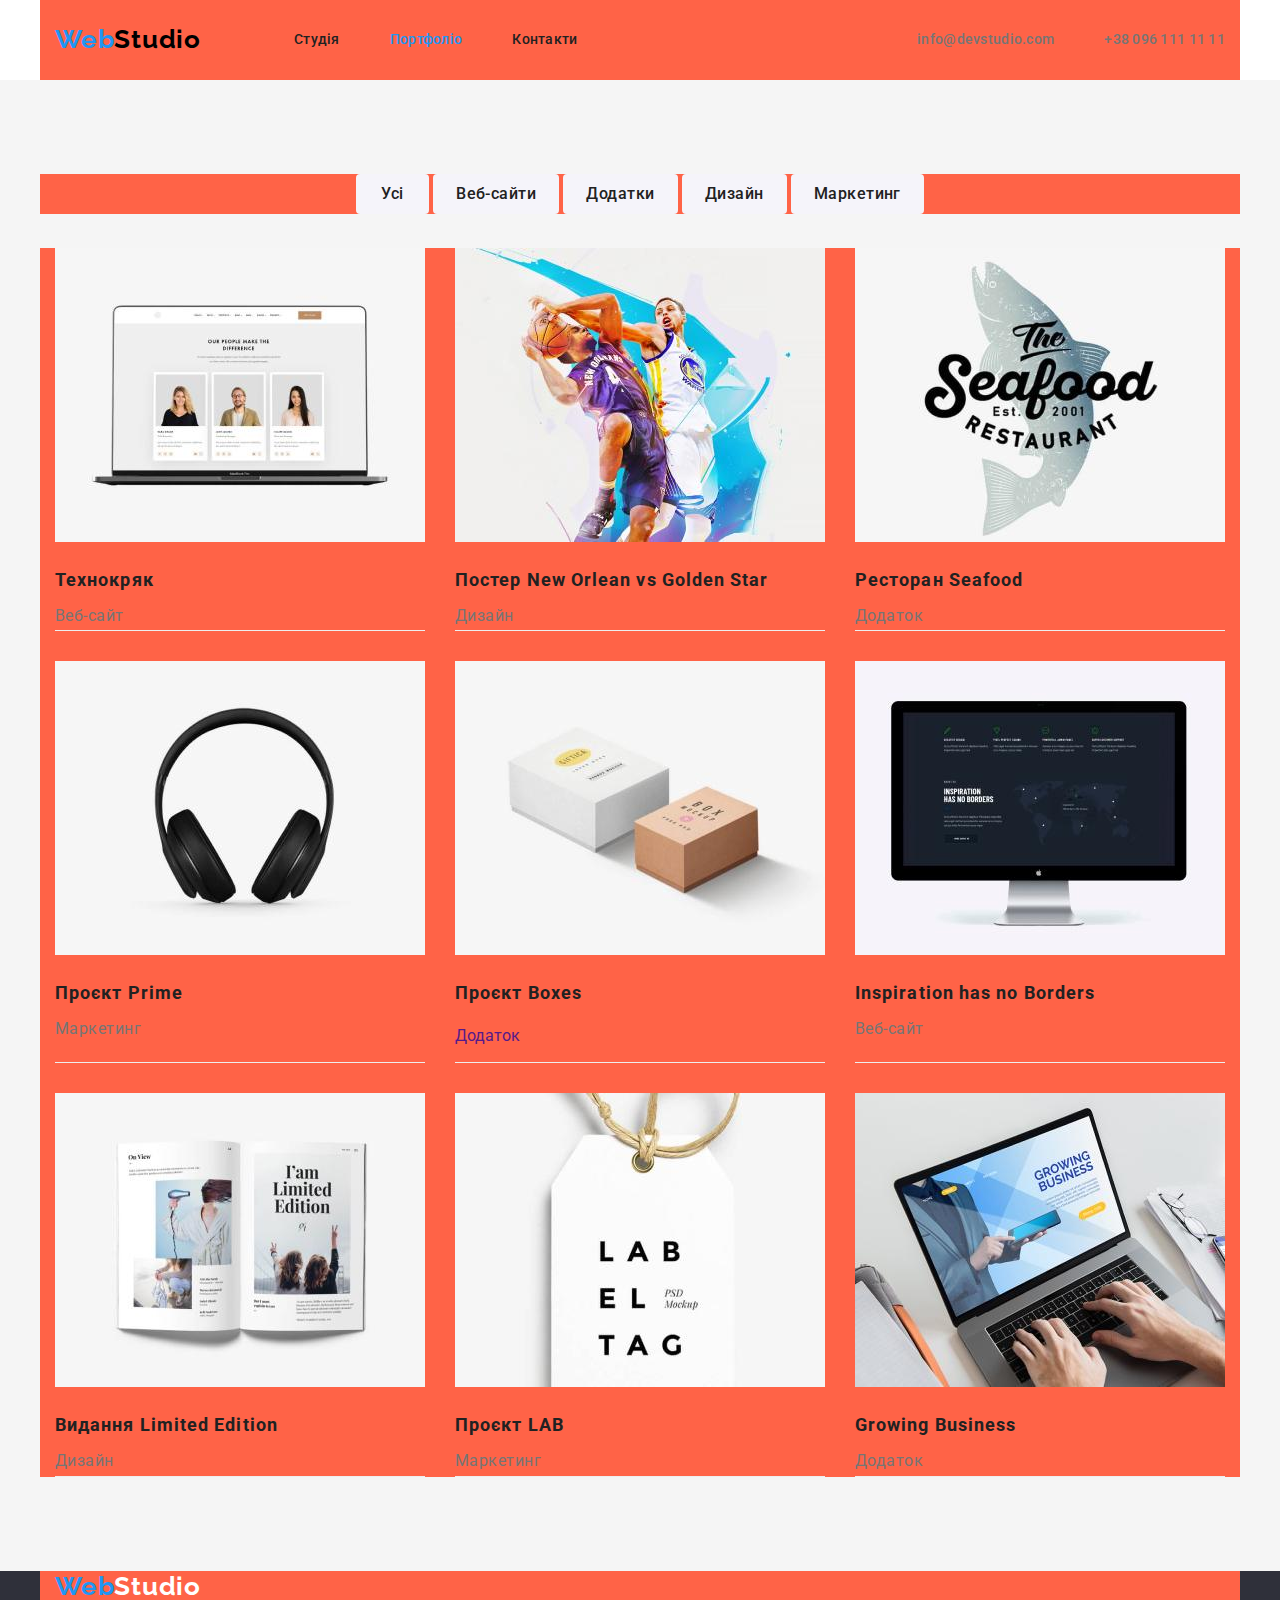
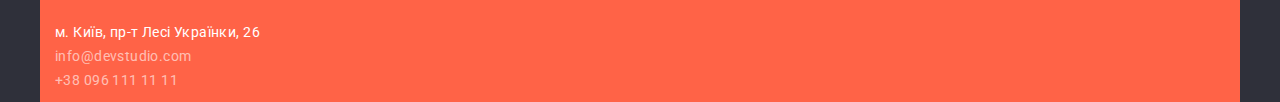
==== commit f14da4a3: "Відступи і флексбокс" ====
--- a/portfolio.html
+++ b/portfolio.html
@@ -1,6 +1,5 @@
 <!DOCTYPE html>
 <html lang="uk">
-
 <head>
     <meta charset="UTF-8">
     <meta http-equiv="X-UA-Compatible" content="IE=edge">
@@ -8,107 +7,119 @@
     <title>Веб-студія</title>
     <link rel="preconnect" href="https://fonts.googleapis.com">
     <link rel="preconnect" href="https://fonts.gstatic.com" crossorigin>
-    <link href="https://fonts.googleapis.com/css2?family=Raleway:wght@700&family=Roboto:wght@400;500;700;900&display=swap"
-    rel="stylesheet">
+    <link href="https://fonts.googleapis.com/css2?family=Raleway:wght@700&family=Roboto:wght@400;500;700;900&display=swap" rel="stylesheet">
+    <link rel="stylesheet" href="https://cdnjs.cloudflare.com/ajax/libs/modern-normalize/1.1.0/modern-normalize.min.css">
     <link rel="stylesheet" href="./css/styles.css">
 </head>
 
 <body class="page">
 
 <!-- Шапка сторінки -->
-<header class="header">
-    <nav class="navigation">
-        <a class="logo-header" href="./index.html" lang="en">
-            <span class="accent">Web</span>Studio
-        </a>
+<header class="page-header">
+    <!-- Навігація -->
+    <div class="container main-nav">
+        <nav class="navigation main-nav">
+            <a class="logo-header" href="./index.html" lang="en">
+                <span class="accent">Web</span>Studio
+            </a>
+            <ul class="site-nav list">
+                <li class="item"><a class="link" href="./index.html">Студія</a></li>
+                <li class="item"><a class="link current" href="./portfolio.html">Портфоліо</a></li>
+                <li class="item"><a class="link" href="">Контакти</a></li>
+            </ul>
+        </nav>
 
-        <ul class="site-nav list">
-            <li><a class="link" href="./index.html">Студія</a></li>
-            <li><a class="link current" href="./portfolio.html">Портфоліо</a></li>
-            <li><a class="link" href="">Контакти</a></li>
+        <!-- Контакти -->
+        <ul class="contacts list">
+            <li class="item"><a class="link" href="mailto:info@devstudio.com" lang="en">info@devstudio.com</a></li>
+            <li class="item"><a class="link" href="tel:+380961111111">+38 096 111 11 11</a></li>
         </ul>
-    </nav>
-
-    <ul class="contacts">
-        <li><a class="link" href="mailto:info@devstudio.com" lang="en">info@devstudio.com</a></li>
-        <li><a class="link" href="tel:+380961111111">+38 096 111 11 11</a></li>
-    </ul>
+    </div>
 </header>
 
 <main>
     <!-- Портфоліо -->
-    <section class="portfolio">
-        <h1 class="portfolio-title">Портфоліо</h1>
-        <div>
+    <section class="portfolio section">
+        <div class="container buttons">
+        <h1 class="portfolio-title visually-hidden">Портфоліо</h1>
         <button class="button-secondary" type="button">Усі</button>
         <button class="button-secondary" type="button">Веб-сайти</button>
         <button class="button-secondary" type="button">Додатки</button>
         <button class="button-secondary" type="button">Дизайн</button>
         <button class="button-secondary" type="button">Маркетинг</button>
         </div>
-
+        
+        <div class="container">
         <ul class="portfolio-list list">
-            <li><a class="link" href=""><img src="./images/Techno.jpg" alt="сторінка сайту" width="370" height="294">
+            <li class="item"><a class="link" href=""><img class="portfolio-img" src="./images/Techno.jpg" alt="сторінка сайту" width="370" height="294">
             <h2 class="portfolio-subtitle">Технокряк</h2>
             <p class="portfolio-description">Веб-сайт</p></a>
             </li>
 
-            <li><a href="" class="link"><img src="./images/NewOrlean.jpg" alt="постер баскетбол" width="370" height="294">
+            <li class="item"><a href="" class="link"><img class="portfolio-img" src="./images/NewOrlean.jpg" alt="постер баскетбол" width="370" height="294">
             <h2 class="portfolio-subtitle">Постер <span lang="en">New Orlean vs Golden Star</span></h2>
             <p class="portfolio-description">Дизайн</p></a>
             </li>
 
-            <li><a href="" class="link"><img src="./images/Seafood.jpg" alt="емблема ресторану" width="370" height="294">
+            <li class="item"><a href="" class="link"><img class="portfolio-img" src="./images/Seafood.jpg" alt="емблема ресторану" width="370" height="294">
             <h2 class="portfolio-subtitle">Ресторан <span lang="en">Seafood</span></h2>
             <p class="portfolio-description">Додаток</p></a>
             </li>
 
-            <li><a href="" class="link"><img src="./images/Prime.jpg" alt="навушники" width="370" height="294">
+            <li class="item"><a href="" class="link"><img class="portfolio-img" src="./images/Prime.jpg" alt="навушники" width="370" height="294">
             <h2 class="portfolio-subtitle">Проєкт <span lang="en">Prime</span></h2>
             <p class="portfolio-description">Маркетинг</p></a>
             </li>
 
-            <li><a href="" class="link"><img src="./images/Box.jpg" alt="коробки" width="370" height="294">
+            <li class="item"><a href="" class="link"><img class="portfolio-img" src="./images/Box.jpg" alt="коробки" width="370" height="294">
             <h2 class="portfolio-subtitle">Проєкт <span lang="en">Boxes</span></h2>
             <p class="porfolio-description">Додаток</p></a>
             </li>
 
-            <li><a href="" class="link"><img src="./images/Inspiration.jpg" alt="сторінка сайту" width="370" height="294">
+            <li class="item"><a href="" class="link"><img class="portfolio-img" src="./images/Inspiration.jpg" alt="сторінка сайту" width="370" height="294">
             <h2 lang="en" class="portfolio-subtitle">Inspiration has no Borders</h2>
             <p class="portfolio-description">Веб-сайт</p></a>
             </li>
 
-            <li><a href="" class="link"><img src="./images/Magazine.jpg" alt="журнал" width="370" height="294">
+            <li class="item"><a href="" class="link"><img class="portfolio-img" src="./images/Magazine.jpg" alt="журнал" width="370" height="294">
             <h2 class="portfolio-subtitle">Видання <span lang="en">Limited Edition</span></h2>
             <p class="portfolio-description">Дизайн</p></a>
             </li>
 
-            <li><a href="" class="link"><img src="./images/Lab.jpg" alt="бірка" width="370" height="294">
+            <li class="item"><a href="" class="link"><img class="portfolio-img" src="./images/Lab.jpg" alt="бірка" width="370" height="294">
             <h2 class="portfolio-subtitle">Проєкт <span lang="en">LAB</span></h2>
             <p class="portfolio-description">Маркетинг</p></a>
             </li>
 
-            <li><a href="" class="link"><img src="./images/Growing.jpg" alt="ноутбук з заставкою" width="370" height="294">
+            <li class="item"><a href="" class="link"><img class="portfolio-img" src="./images/Growing.jpg" alt="ноутбук з заставкою" width="370" height="294">
             <h2 class="portfolio-subtitle" lang="en">Growing Business</h2>
             <p class="portfolio-description">Додаток</p></a>
             </li>
         </ul>
+        </div>
     </section>
 </main>
 
 <!-- Підвал сторінки -->
 <footer class="footer">
-    <a class="logo-footer" href="./index.html" lang="en">
-        <span class="accent">Web</span>Studio
-    </a>
+    <div class="container">
+        <a class="logo-footer" href="./index.html" lang="en">
+            <span class="accent">Web</span>Studio
+        </a>
+    </div>
 
-    <address class="address">
-        <ul class="address-list">
-            <li><a class="link" href="https://www.google.com/maps/place/%D0%B1%D1%83%D0%BB.+%D0%9B%D0%B5%D1%81%D0%B8+%D0%A3%D0%BA%D1%80%D0%B0%D0%B8%D0%BD%D0%BA%D0%B8,+26%D0%90,+%D0%9A%D0%B8%D0%B5%D0%B2,+01133/@50.4262337,30.5349433,17z/data=!3m1!4b1!4m9!1m2!2m1!1z0LvQtdGB0ZYg0YPQutGA0LDRl9C90LrQuCAyNtCw!3m5!1s0x40d4cf0dffc8e253:0x58b3c0e9afaccb7c!8m2!3d50.4262304!4d30.5391705!15sCh7Qu9C10YHRliDRg9C60YDQsNGX0L3QutC4IDI20LCSARBnZW9jb2RlZF9hZGRyZXNz" target="_blank" rel="noopener noreferrer">м. Київ, пр-т Лесі Українки, 26</a> </li>
-            <li><a class="link-2" href="mailto:info@devstudio.com" lang="en">info@devstudio.com</a></li>
-            <li><a class="link-3" href="tel:+380961111111">+38 096 111 11 11</a></li>
-        </ul>
-    </address>
+    <div class="container">
+        <address class="address">
+            <ul class="address-list">
+                <li class="item"><a class="link"
+                        href="https://www.google.com/maps/place/%D0%B1%D1%83%D0%BB.+%D0%9B%D0%B5%D1%81%D0%B8+%D0%A3%D0%BA%D1%80%D0%B0%D0%B8%D0%BD%D0%BA%D0%B8,+26%D0%90,+%D0%9A%D0%B8%D0%B5%D0%B2,+01133/@50.4262337,30.5349433,17z/data=!3m1!4b1!4m9!1m2!2m1!1z0LvQtdGB0ZYg0YPQutGA0LDRl9C90LrQuCAyNtCw!3m5!1s0x40d4cf0dffc8e253:0x58b3c0e9afaccb7c!8m2!3d50.4262304!4d30.5391705!15sCh7Qu9C10YHRliDRg9C60YDQsNGX0L3QutC4IDI20LCSARBnZW9jb2RlZF9hZGRyZXNz"
+                        target="_blank" rel="noopener noreferrer">м. Київ, пр-т Лесі Українки, 26</a> </li>
+                <li class="item"><a class="link-2" href="mailto:info@devstudio.com" lang="en">info@devstudio.com</a>
+                </li>
+                <li class="item"><a class="link-3" href="tel:+380961111111">+38 096 111 11 11</a></li>
+            </ul>
+        </address>
+    </div>
 </footer>
 </body>
 
--- a/css/styles.css
+++ b/css/styles.css
@@ -1,4 +1,6 @@
-html{
+/* border-box */
+
+/* html{
     box-sizing: border-box;
 }
 
@@ -6,7 +8,40 @@
 *::before,
 *::after{
     box-sizing: inherit;
-}
+} */
+
+/* h and p */
+
+/* h1,
+h2,
+h3,
+h4,
+h5,
+h6,
+p{
+    margin-top: 0;
+    margin-bottom: 0;
+} */
+
+ul {
+    list-style: none;
+    padding: 0;
+    margin: 0;
+}
+
+.visually-hidden{
+    position: absolute;
+    white-space: nowrap;
+    width: 1px;
+    height: 1px;
+    overflow: hidden;
+    border: 0;
+    padding: 0;
+    clip: rect(0 0 0 0);
+    clip-path: inset(50%);
+    margin: -1px;
+}
+
 
 :root{
     --primary-text-color:#757575;
@@ -17,34 +52,50 @@
 }
 
 
-ul{
-    list-style: none;
-}
-
-
 .page{
     color:var(--primary-text-color);
     background-color:var(--primary-bg-color);
     font-family: Roboto, sans-serif;
 }
 
+
+img{
+    display: block;
+    max-width: 100%;
+    height: auto;
+}
+
 /* Container */
 
 .container{
-    width: 1200px;
-}
+    max-width: 1200px;
+    padding: 0 15px;
+    margin: 0 auto;
+
+    background-color: tomato;
+}
+
 
 /* header */
 
-.header{
+.page-header{
     background-color: var(--primary-white-color);
-
-    outline: 2px solid tomato;
+}
+
+
+/* main-nav */
+
+.main-nav{
+    display: flex;
+    text-align: center;
 }
 
 /* logo */
 
 .logo-header{
+    padding-top: 24px;
+    padding-bottom: 25px;
+
     color: #000000;
     font-family: Raleway, sans-serif;
     font-weight: 700;
@@ -52,8 +103,6 @@
     line-height: 1.19;
     letter-spacing: 0.03em;
     text-decoration: none;
-
-    outline: 2px solid tomato;
 }
 
 .logo-footer{
@@ -64,8 +113,6 @@
     line-height: 1.19;
     letter-spacing: 0.03em;
     text-decoration: none;
-
-    outline: 2px solid tomato;
 }
 
 .logo-header .accent,
@@ -75,15 +122,27 @@
 
 /* site-nav */
 
+.site-nav{
+    display: flex;
+    margin-left: 93px;
+}
+
+
+.site-nav .item:not(:last-child){
+    margin-right: 50px;
+}
+
 .site-nav .link{
+    display: block;
+    padding-top: 32px;
+    padding-bottom: 32px;
+
     color: var(--secondary-text-color);
     font-weight: 500;
     font-size: 14px;
     line-height: 1.14;
     letter-spacing: 0.02em;
     text-decoration: none;
-
-    outline: 2px solid tomato;
 }
 
 .site-nav .link:hover, .site-nav .link:focus{
@@ -96,58 +155,88 @@
 
 /* contacts*/
 
+.contacts{
+    display: flex;
+    margin-left: auto;
+}
+
+
+.contacts .item:not(:last-child){
+    margin-right: 50px;
+}
+
+
 .contacts .link{
+    display: block;
+    padding-top: 32px;
+    padding-bottom: 32px;
+
     color: var(--primary-text-color);
     font-weight: 500;
     font-size: 14px;
     line-height: 1.14;
     letter-spacing: 0.02em;
     text-decoration: none;
-
-    outline: 2px solid tomato;
 }
 
 .contacts .link:hover, .contacts .link:focus{
     color: var(--accent-color);
 }
+
+
 /* hero */
 
 .hero{
     background-color:#2F303A;
-
-    outline: 2px solid tomato;
+    text-align: center;
 }
 .hero-title{
+    margin-top: 0;
+    margin-bottom: 30px;
+
     color:var(--primary-white-color);
     font-weight: 900;
     font-size: 44px;
     line-height: 1.36;
-    text-align: center;
     letter-spacing: 0.06em;
     text-transform: uppercase;
-
-    outline: 2px solid tomato;
+}
+
+/* section */
+
+.section{
+    padding-top: 94px;
+    padding-bottom: 94px;
 }
 
 /* buttons */
 
+.buttons{
+margin-bottom: 34px;
+text-align: center;
+}
+
 .button-primary {
+display: inline-block;
+padding: 11px 34px;
+min-width: 216px;
+
 color: var(--primary-white-color);
 background-color: var(--accent-color);
 font-weight: 700;
 font-size: 16px;
 line-height: 1.8;
-display: flex;
 align-items: center;
-text-align: center;
 letter-spacing: 0.06em;
 cursor: pointer;
-margin: 0 auto;
-
-outline: 2px solid tomato;
+border-radius: 4px;
 }
 
 .button-secondary {
+display: inline-block;
+padding: 6px 22px;
+min-width: 73px;
+
 color: var(--secondary-text-color);
 background-color: #F5F4FA;
 font-weight: 500;
@@ -156,8 +245,8 @@
 text-align: center;
 letter-spacing: 0.03em;
 cursor: pointer;
-
-outline: 2px solid tomato;
+border-radius: 4px;
+border: 1px solid transparent;
 }
 
 .button-secondary:hover, .button-secondary:focus{
@@ -167,38 +256,84 @@
 
 
 /* benefits */
+
+.benefits-list{
+    display: flex;
+}
+
+.benefits-list .item{
+    margin-right: 30px;
+}
+
+.benefits-list .item:nth-child(4n){
+    margin-right: 0;
+}
+
 .benefits-subtitle{
+    margin-top: 0;
+    margin-bottom: 10px;
+
     color:var(--secondary-text-color);
     font-weight: 700;
     font-size: 14px;
     line-height: 1.14;
     letter-spacing: 0.03em;
     text-transform: uppercase;
-
-    outline: 2px solid tomato;
 }
 
 .benefits-description{
+    margin-top: 0;
+    margin-bottom: 0;
+
     font-size: 14px;
     line-height: 1.7;
     letter-spacing: 0.03em;
-
-    outline: 2px solid tomato;
+}
+
+
+/* hidden title */
+
+.benefits-title,
+.portfolio-title{
+margin-top: 0;
+margin-bottom: 50px;
+
+color: var(--secondary-text-color);
+font-weight: 700;
+font-size: 36px;
+line-height: 1.16;
+text-align: center;
+letter-spacing: 0.03em;
 }
 
 /* title h2 */
 
-.services-title,
-.team-title,
-.benefits-title {
+.title {
+    margin-top: 0;
+    margin-bottom: 50px;
+
     color: var(--secondary-text-color);
     font-weight: 700;
     font-size: 36px;
     line-height: 1.16;
     text-align: center;
     letter-spacing: 0.03em;
-
-    outline: 2px solid tomato;
+}
+
+
+/* services */
+
+.services-list{
+    display: flex;
+}
+
+.services-list .item{
+    width: 370px;
+    margin-right: 30px;
+}
+
+.services-list .item:nth-child(3n){
+    margin-right: 0;
 }
 
 /* team */
@@ -207,18 +342,43 @@
     background-color:#F5F4FA;
 }
 
+.team-list{
+    display: flex;
+}
+
+.team-list .item{
+    width: 270px;
+    margin-right: 30px;
+}
+
+.team-list .item:nth-child(4n){
+    margin-right: 0;
+}
+
 .team-subtitle{
+    margin-top: 0;
+    margin-bottom: 10px;
+
     color: var(--secondary-text-color);
     font-weight: 500;
     font-size: 16px;
     line-height: 1.18;
     letter-spacing: 0.03em;
+    text-align: center;
 }
 
 .team-description{
+    margin-top: 0;
+    margin-bottom: 0;
+
     font-size: 16px;
     line-height: 1.18;
     letter-spacing: 0.03em;
+    text-align: center;
+}
+
+.team-img{
+    margin-bottom: 30px;
 }
 
 /* adress */
@@ -226,6 +386,13 @@
 .footer{
     background-color:#2F303A;
 }
+
+.address-list{
+    display: inline-block;
+    margin-top: 20px;
+    margin-bottom: 9px;
+}
+
 
 .address-list .link{
     color: var(--primary-white-color);
@@ -263,11 +430,34 @@
 
 /* portfolio */
 
+.portfolio-list{
+    display: flex;
+    flex-wrap: wrap;
+}
+
+.portfolio-list .item{
+    width: 370px;
+    margin-right: 30px;
+    margin-bottom: 30px;
+    border-bottom: 1px solid #EEEEEE;
+}
+
+.portfolio-list .item:nth-child(3n){
+    margin-right: 0;
+}
+
+.portfolio-list .item:nth-last-child(-n+3){
+    margin-bottom: 0;
+}
+
 .portfolio-list .link{
     text-decoration: none;
 }
 
 .portfolio-subtitle{
+    margin-top: 0;
+    margin-bottom: 4px;
+
     color: var(--secondary-text-color);
     font-weight: 700;
     font-size: 18px;
@@ -276,12 +466,18 @@
 }
 
 .portfolio-description{
+    margin-top: 0;
+    margin-bottom: 0;
+
     color: var(--primary-text-color);
     font-size: 16px;
     line-height: 1.8;
     letter-spacing: 0.03em;
 }
 
+.portfolio-img{
+    margin-bottom: 20px;
+}
 
 /* основний колір тексту #757575 */
 
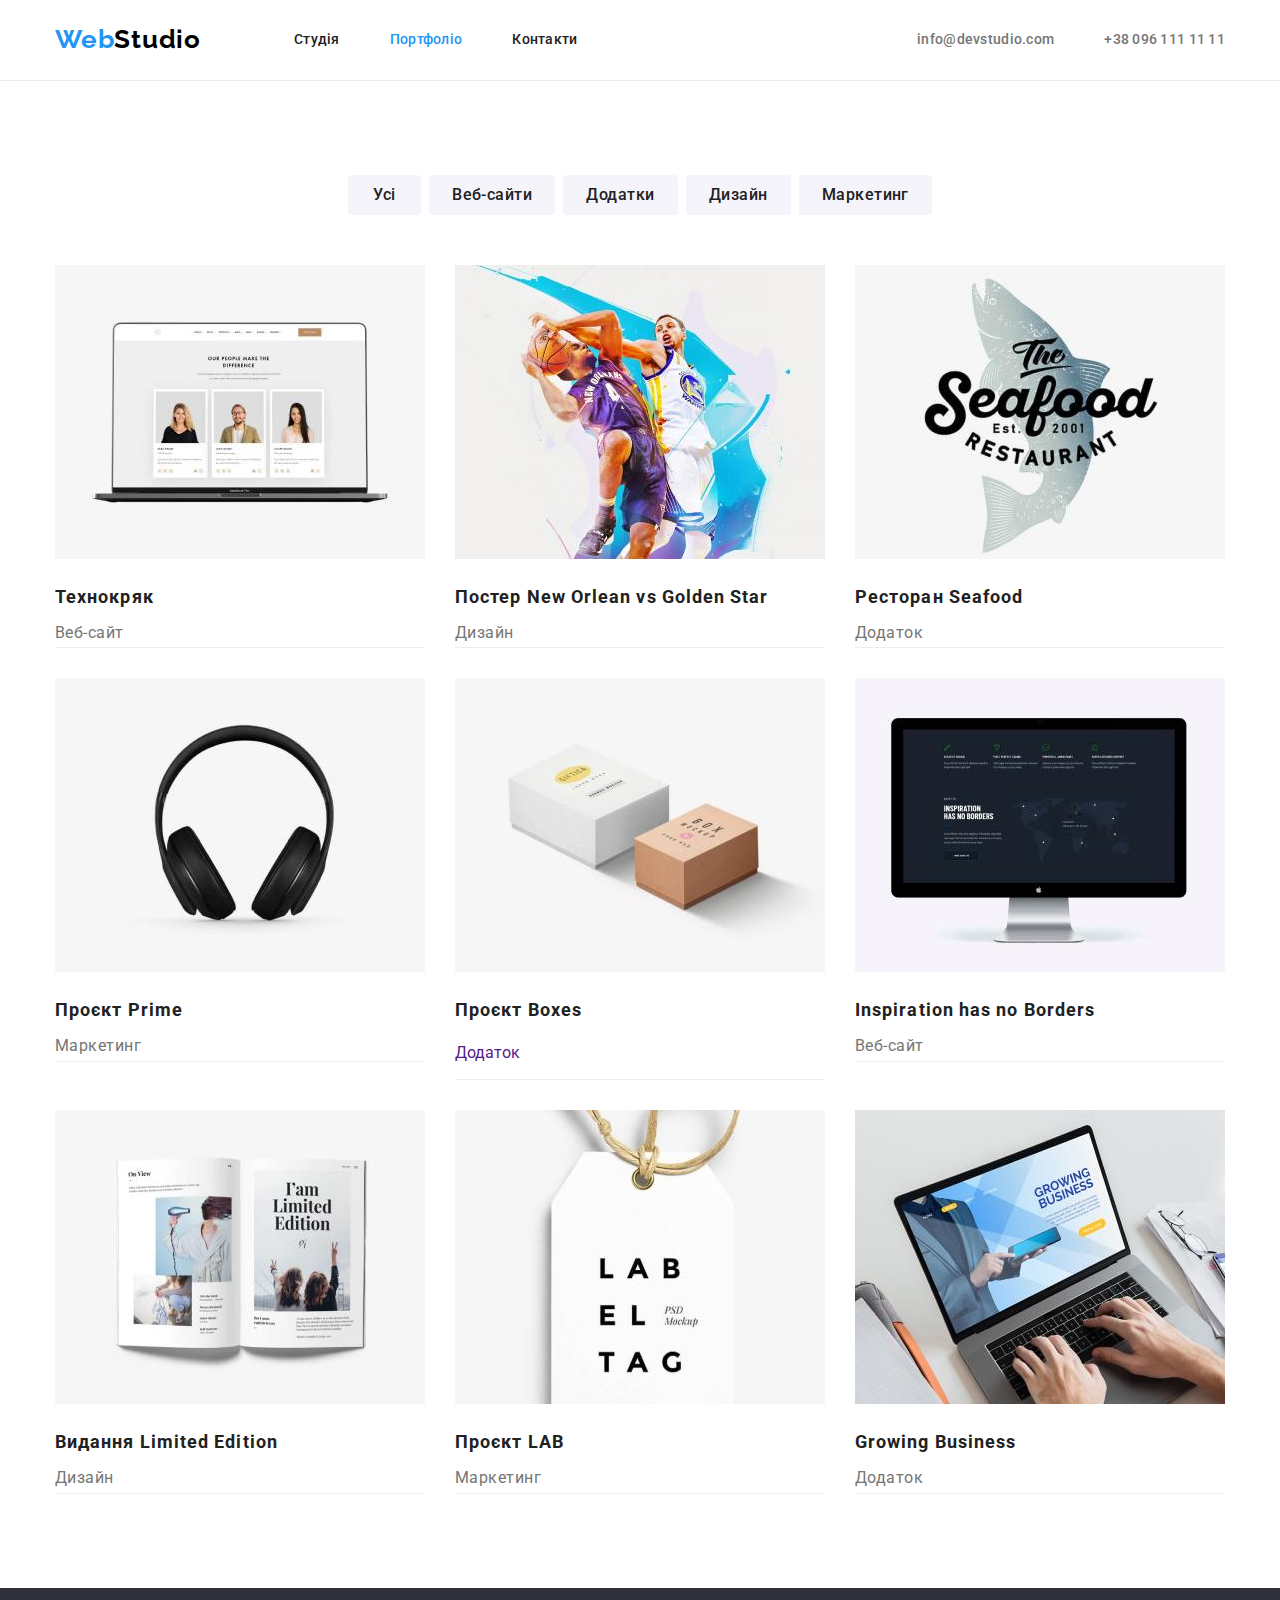
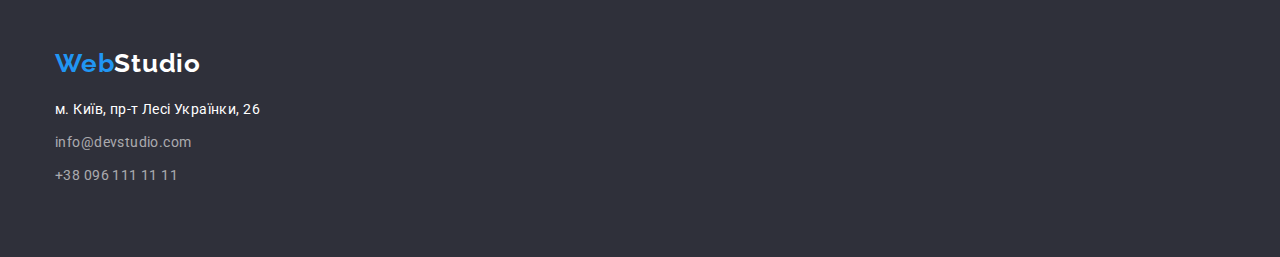
==== commit 3feb20ff: "Виправлення помилок після зауважень ментора (1)" ====
--- a/portfolio.html
+++ b/portfolio.html
@@ -40,60 +40,78 @@
 <main>
     <!-- Портфоліо -->
     <section class="portfolio section">
-        <div class="container buttons">
+        <div class="container">
         <h1 class="portfolio-title visually-hidden">Портфоліо</h1>
-        <button class="button-secondary" type="button">Усі</button>
-        <button class="button-secondary" type="button">Веб-сайти</button>
-        <button class="button-secondary" type="button">Додатки</button>
-        <button class="button-secondary" type="button">Дизайн</button>
-        <button class="button-secondary" type="button">Маркетинг</button>
-        </div>
-        
-        <div class="container">
+        <ul class="portfolio-buttons list">
+            <li class="item"><button class="button-secondary" type="button">Усі</button></li>
+            <li class="item"><button class="button-secondary" type="button">Веб-сайти</button></li>
+            <li class="item"><button class="button-secondary" type="button">Додатки</button></li>
+            <li class="item"><button class="button-secondary" type="button">Дизайн</button></li>
+            <li class="item"><button class="button-secondary" type="button">Маркетинг</button></li>
+        </ul>
+
         <ul class="portfolio-list list">
             <li class="item"><a class="link" href=""><img class="portfolio-img" src="./images/Techno.jpg" alt="сторінка сайту" width="370" height="294">
+            <div class="portfolio-padding">
             <h2 class="portfolio-subtitle">Технокряк</h2>
-            <p class="portfolio-description">Веб-сайт</p></a>
+            <p class="portfolio-description">Веб-сайт</p></div>
+            </a>
             </li>
 
             <li class="item"><a href="" class="link"><img class="portfolio-img" src="./images/NewOrlean.jpg" alt="постер баскетбол" width="370" height="294">
+            <div class="portfolio-padding">
             <h2 class="portfolio-subtitle">Постер <span lang="en">New Orlean vs Golden Star</span></h2>
-            <p class="portfolio-description">Дизайн</p></a>
+            <p class="portfolio-description">Дизайн</p></div>
+            </a>
             </li>
 
             <li class="item"><a href="" class="link"><img class="portfolio-img" src="./images/Seafood.jpg" alt="емблема ресторану" width="370" height="294">
+            <div class="portfolio-padding">
             <h2 class="portfolio-subtitle">Ресторан <span lang="en">Seafood</span></h2>
-            <p class="portfolio-description">Додаток</p></a>
+            <p class="portfolio-description">Додаток</p></div>
+            </a>
             </li>
 
             <li class="item"><a href="" class="link"><img class="portfolio-img" src="./images/Prime.jpg" alt="навушники" width="370" height="294">
+            <div class="portfolio-padding">
             <h2 class="portfolio-subtitle">Проєкт <span lang="en">Prime</span></h2>
-            <p class="portfolio-description">Маркетинг</p></a>
+            <p class="portfolio-description">Маркетинг</p></div>
+            </a>
             </li>
 
             <li class="item"><a href="" class="link"><img class="portfolio-img" src="./images/Box.jpg" alt="коробки" width="370" height="294">
+            <div class="portfolio-padding">
             <h2 class="portfolio-subtitle">Проєкт <span lang="en">Boxes</span></h2>
-            <p class="porfolio-description">Додаток</p></a>
+            <p class="porfolio-description">Додаток</p></div>
+            </a>
             </li>
 
             <li class="item"><a href="" class="link"><img class="portfolio-img" src="./images/Inspiration.jpg" alt="сторінка сайту" width="370" height="294">
+            <div class="portfolio-padding">
             <h2 lang="en" class="portfolio-subtitle">Inspiration has no Borders</h2>
-            <p class="portfolio-description">Веб-сайт</p></a>
+            <p class="portfolio-description">Веб-сайт</p></div>
+            </a>
             </li>
 
             <li class="item"><a href="" class="link"><img class="portfolio-img" src="./images/Magazine.jpg" alt="журнал" width="370" height="294">
+            <div class="portfolio-padding">
             <h2 class="portfolio-subtitle">Видання <span lang="en">Limited Edition</span></h2>
-            <p class="portfolio-description">Дизайн</p></a>
+            <p class="portfolio-description">Дизайн</p></div>
+            </a>
             </li>
 
             <li class="item"><a href="" class="link"><img class="portfolio-img" src="./images/Lab.jpg" alt="бірка" width="370" height="294">
+            <div class="portfolio-padding">
             <h2 class="portfolio-subtitle">Проєкт <span lang="en">LAB</span></h2>
-            <p class="portfolio-description">Маркетинг</p></a>
+            <p class="portfolio-description">Маркетинг</p></div>
+            </a>
             </li>
 
             <li class="item"><a href="" class="link"><img class="portfolio-img" src="./images/Growing.jpg" alt="ноутбук з заставкою" width="370" height="294">
+            <div class="portfolio-padding">
             <h2 class="portfolio-subtitle" lang="en">Growing Business</h2>
-            <p class="portfolio-description">Додаток</p></a>
+            <p class="portfolio-description">Додаток</p></div>
+            </a>
             </li>
         </ul>
         </div>
--- a/css/styles.css
+++ b/css/styles.css
@@ -54,7 +54,7 @@
 
 .page{
     color:var(--primary-text-color);
-    background-color:var(--primary-bg-color);
+    /* background-color:var(--primary-bg-color); */
     font-family: Roboto, sans-serif;
 }
 
@@ -71,8 +71,6 @@
     max-width: 1200px;
     padding: 0 15px;
     margin: 0 auto;
-
-    background-color: tomato;
 }
 
 
@@ -80,6 +78,7 @@
 
 .page-header{
     background-color: var(--primary-white-color);
+    border-bottom: 1px solid #ECECEC;;
 }
 
 
@@ -187,12 +186,17 @@
 /* hero */
 
 .hero{
+    padding-top: 200px;
+    padding-bottom: 200px;
+
     background-color:#2F303A;
     text-align: center;
 }
 .hero-title{
     margin-top: 0;
     margin-bottom: 30px;
+    margin-left:22%;
+    max-width: 696px;
 
     color:var(--primary-white-color);
     font-weight: 900;
@@ -210,11 +214,6 @@
 }
 
 /* buttons */
-
-.buttons{
-margin-bottom: 34px;
-text-align: center;
-}
 
 .button-primary {
 display: inline-block;
@@ -257,6 +256,10 @@
 
 /* benefits */
 
+.benefits {
+    padding-bottom: 0;
+}
+
 .benefits-list{
     display: flex;
 }
@@ -377,19 +380,28 @@
     text-align: center;
 }
 
-.team-img{
-    margin-bottom: 30px;
+
+.team-padding{
+    padding-top: 30px;
+    padding-bottom: 30px;
 }
 
 /* adress */
 
 .footer{
     background-color:#2F303A;
+    padding-top: 60px;
+    padding-bottom: 60px;
 }
 
 .address-list{
     display: inline-block;
     margin-top: 20px;
+    margin-bottom: 9px;
+}
+
+
+.address-list .item:not(:last-child){
     margin-bottom: 9px;
 }
 
@@ -430,25 +442,28 @@
 
 /* portfolio */
 
+.portfolio-buttons{
+    display: flex;
+    margin-bottom: 50px;
+    justify-content: center;
+}
+
+.portfolio-buttons .item:not(:last-child){
+    margin-right:8px;
+}
+
 .portfolio-list{
     display: flex;
     flex-wrap: wrap;
-}
-
-.portfolio-list .item{
+    gap: 30px;
+}
+
+.portfolio-padding{
+    flex-basis: calc((100% - 60px) /3);
     width: 370px;
-    margin-right: 30px;
-    margin-bottom: 30px;
     border-bottom: 1px solid #EEEEEE;
 }
 
-.portfolio-list .item:nth-child(3n){
-    margin-right: 0;
-}
-
-.portfolio-list .item:nth-last-child(-n+3){
-    margin-bottom: 0;
-}
 
 .portfolio-list .link{
     text-decoration: none;
